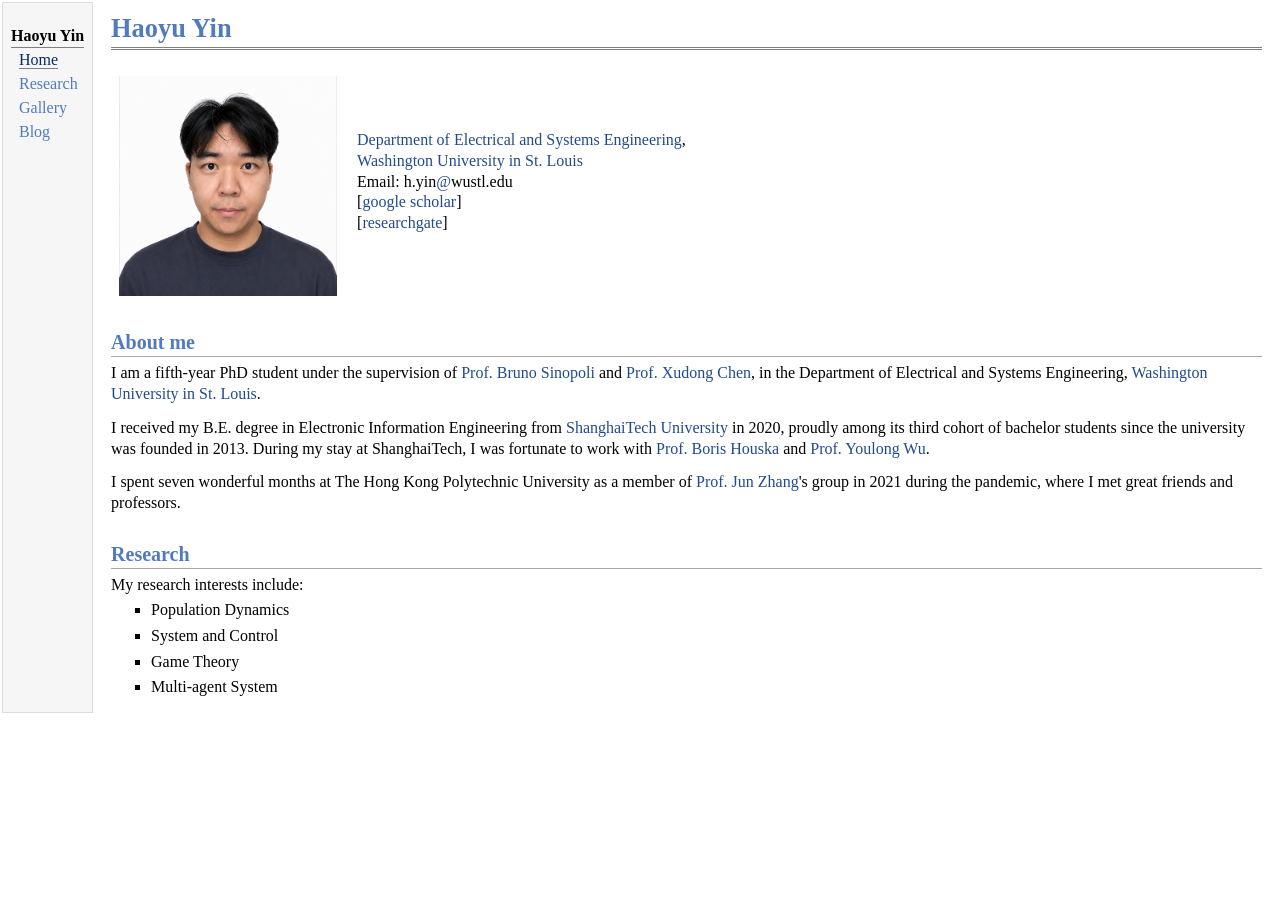
==== index.html @ d43a3866 "update bio" ====
<!DOCTYPE html PUBLIC "-//W3C//DTD XHTML 1.1//EN"
  "http://www.w3.org/TR/xhtml11/DTD/xhtml11.dtd">
<html xmlns="http://www.w3.org/1999/xhtml" xml:lang="en">
<head>
<meta name="generator" content="jemdoc, see http://jemdoc.jaboc.net/" />
<meta http-equiv="Content-Type" content="text/html;charset=utf-8" />
<link rel="stylesheet" href="jemdoc.css" type="text/css" />
<title>Haoyu Yin</title>
</head>
<body>
<table summary="Table for page layout." id="tlayout">
<tr valign="top">
<td id="layout-menu">
<div class="menu-category">Haoyu Yin</div>
<div class="menu-item"><a href="index.html" class="current">Home</a></div>
<div class="menu-item"><a href="research.html">Research</a></div>
<div class="menu-item"><a href="gallery.html">Gallery</a></div>
<div class="menu-item"><a href="blog.html">Blog</a></div>
</td>
<td id="layout-content">
<div id="toptitle">
<h1>Haoyu Yin</h1>
</div>
<table class="imgtable"><tr><td>
<img src="photos/bio.png" alt="alt text" width="218px" height="220px" />&nbsp;</td>
<td align="left"><p><a href="https://ese.wustl.edu/index.html/">Department of Electrical and Systems Engineering</a>, <br /><a href="https://wustl.edu/">Washington University in St. Louis</a><br />
Email: h.yin<a href="mailto:@">@</a>wustl.edu <br />
[<a href="https://scholar.google.fr/citations?user=nqCw-jkAAAAJ&amp;hl=zh-CN">google scholar</a>] <br />[<a href="https://www.researchgate.net/profile/Haoyu-Yin">researchgate</a>] <br /></p>
</td></tr></table>
<h2>About me </h2>
<p>I am a fifth-year PhD student under the supervision of <a href="https://engineering.wustl.edu/faculty/Bruno-Sinopoli.html">Prof. Bruno Sinopoli</a> and <a href="https://sites.wustl.edu/chen/">Prof. Xudong Chen</a>, in the Department of Electrical and Systems Engineering, <a href="https://wustl.edu/">Washington University in St. Louis</a>.</p>
<p>I received my B.E. degree in Electronic Information Engineering from <a href="https://www.shanghaitech.edu.cn/">ShanghaiTech University</a> in 2020, proudly among its third cohort of bachelor students since the university was founded in 2013. During my stay at ShanghaiTech, I was fortunate to work with <a href="https://faculty.sist.shanghaitech.edu.cn/faculty/boris/">Prof. Boris Houska</a> and <a href="https://faculty.sist.shanghaitech.edu.cn/faculty/wyl/">Prof. Youlong Wu</a>. </p>
<p>I spent seven wonderful months at The Hong Kong Polytechnic University as a member of <a href="https://eejzhang.people.ust.hk/">Prof. Jun Zhang</a>'s group in 2021 during the pandemic, where I met great friends and professors.</p>
<h2>Research</h2>
<p>My research interests include:  </p>
<ul>
<li><p>Population Dynamics</p>
</li>
<li><p>System and Control</p>
</li>
<li><p>Game Theory</p>
</li>
<li><p>Multi-agent System</p>
</li>
</ul>
</td>
</tr>
</table>
</body>
</html>
---- jemdoc.css ----
/* Default css file for jemdoc. */

table#tlayout {
    border: none;
    border-collapse: separate;
    background: white;
}

body {
	background: white;
	font-family: Georgia, serif;
	padding-bottom: 8px;
	margin: 0;
}

#layout-menu {
	background: #f6f6f6;
	border: 1px solid #dddddd;
	padding-top: 0.5em;
	padding-left: 8px;
	padding-right: 8px;
	font-size: 1.0em;
	width: auto;
	white-space: nowrap;
    text-align: left;
    vertical-align: top;
}

#layout-menu td {
	background: #f4f4f4;
    vertical-align: top;
}

#layout-content {
	padding-top: 0.0em;
	padding-left: 1.0em;
	padding-right: 1.0em;
    border: none;
    background: white;
    text-align: left;
    vertical-align: top;
}

#layout-menu a {
	line-height: 1.5em;
	margin-left: 0.5em;
}

tt {
    background: #ffffdd;
}

pre, tt {
	font-size: 90%;
	font-family: monaco, monospace;
}

a, a > tt {
	color: #224b8d;
	text-decoration: none;
}

a:hover {
	border-bottom: 1px gray dotted;
}

#layout-menu a.current:link, #layout-menu a.current:visited {
	color: #022b6d;
	border-bottom: 1px gray solid;
}
#layout-menu a:link, #layout-menu a:visited, #layout-menu a:hover {
	color: #527bbd;
	text-decoration: none;
}
#layout-menu a:hover {
	text-decoration: none;
}

div.menu-category {
	border-bottom: 1px solid gray;
	margin-top: 0.8em;
	padding-top: 0.2em;
	padding-bottom: 0.1em;
	font-weight: bold;
}

div.menu-item {
	padding-left: 16px;
	text-indent: -16px;
}

div#toptitle {
	padding-bottom: 0.2em;
	margin-bottom: 1.5em;
	border-bottom: 3px double gray;
}

/* Reduce space if we begin the page with a title. */
div#toptitle + h2, div#toptitle + h3 {
	margin-top: -0.7em;
}

div#subtitle {
	margin-top: 0.0em;
	margin-bottom: 0.0em;
	padding-top: 0em;
	padding-bottom: 0.1em;
}

em {
	font-style: italic;
}

strong {
	font-weight: bold;
}


h1, h2, h3 {
	color: #527bbd;
	margin-top: 0.7em;
	margin-bottom: 0.3em;
	padding-bottom: 0.2em;
	line-height: 1.0;
	padding-top: 0.5em;
	border-bottom: 1px solid #aaaaaa;
}

h1 {
	font-size: 165%;
}

h2 {
	padding-top: 0.8em;
	font-size: 125%;
}

h2 + h3 {
    padding-top: 0.2em;
}

h3 {
	font-size: 110%;
	border-bottom: none;
}

p {
	margin-top: 0.0em;
	margin-bottom: 0.8em;
	padding: 0;
	line-height: 1.3;
}

pre {
	padding: 0;
	margin: 0;
}

div#footer {
	font-size: small;
	border-top: 1px solid #c0c0c0;
	padding-top: 0.1em;
	margin-top: 4.0em;
	color: #c0c0c0;
}

div#footer a {
	color: #80a0b0;
}

div#footer-text {
	float: left;
	padding-bottom: 8px;
}

ul, ol, dl {
	margin-top: 0.2em;
	padding-top: 0;
	margin-bottom: 0.8em;
}

dt {
	margin-top: 0.5em;
	margin-bottom: 0;
}

dl {
	margin-left: 20px;
}

dd {
	color: #222222;
}

dd > *:first-child {
	margin-top: 0;
}

ul {
	list-style-position: outside;
	list-style-type: square;
}

p + ul, p + ol {
	margin-top: -0.5em;
}

li ul, li ol {
	margin-top: -0.3em;
}

ol {
	list-style-position: outside;
	list-style-type: decimal;
}

li p, dd p {
	margin-bottom: 0.3em;
}


ol ol {
	list-style-type: lower-alpha;
}

ol ol ol {
	list-style-type: lower-roman;
}

p + div.codeblock {
	margin-top: -0.6em;
}

div.codeblock, div.infoblock {
	margin-right: 0%;
	margin-top: 1.2em;
	margin-bottom: 1.3em;
}

div.blocktitle {
	font-weight: bold;
	color: #cd7b62;
	margin-top: 1.2em;
	margin-bottom: 0.1em;
}

div.blockcontent {
	border: 1px solid silver;
	padding: 0.3em 0.5em;
}

div.infoblock > div.blockcontent {
	background: #ffffee;
}

div.blockcontent p + ul, div.blockcontent p + ol {
	margin-top: 0.4em;
}

div.infoblock p {
	margin-bottom: 0em;
}

div.infoblock li p, div.infoblock dd p {
	margin-bottom: 0.5em;
}

div.infoblock p + p {
	margin-top: 0.8em;
}

div.codeblock > div.blockcontent {
	background: #f6f6f6;
}

span.pycommand {
	color: #000070;
}

span.statement {
	color: #008800;
}
span.builtin {
	color: #000088;
}
span.special {
	color: #990000;
}
span.operator {
	color: #880000;
}
span.error {
	color: #aa0000;
}
span.comment, span.comment > *, span.string, span.string > * {
	color: #606060;
}

@media print {
	#layout-menu { display: none; }
}

#fwtitle {
	margin: 2px;
}

#fwtitle #toptitle {
	padding-left: 0.5em;
	margin-bottom: 0.5em;
}

#layout-content h1:first-child, #layout-content h2:first-child, #layout-content h3:first-child {
	margin-top: -0.7em;
}

div#toptitle h1, #layout-content div#toptitle h1 {
	margin-bottom: 0.0em;
	padding-bottom: 0.1em;
	padding-top: 0;
	margin-top: 0.5em;
	border-bottom: none;
}

img.eq {
	padding: 0;
	padding-left: 0.1em;
	padding-right: 0.1em;
	margin: 0;
}

img.eqwl {
	padding-left: 2em;
	padding-top: 0.6em;
	padding-bottom: 0.2em;
	margin: 0;
}

table {
    border: 2px solid black;
    border-collapse: collapse;
}

td {
    padding: 2px;
    padding-left: 0.5em;
    padding-right: 0.5em;
    text-align: center;
    border: 1px solid gray;
}

table + table {
    margin-top: 1em;
}

tr.heading {
    font-weight: bold;
    border-bottom: 2px solid black;
}

img {
    border: none;
}

table.imgtable, table.imgtable td {
    border: none;
    text-align: left;
}
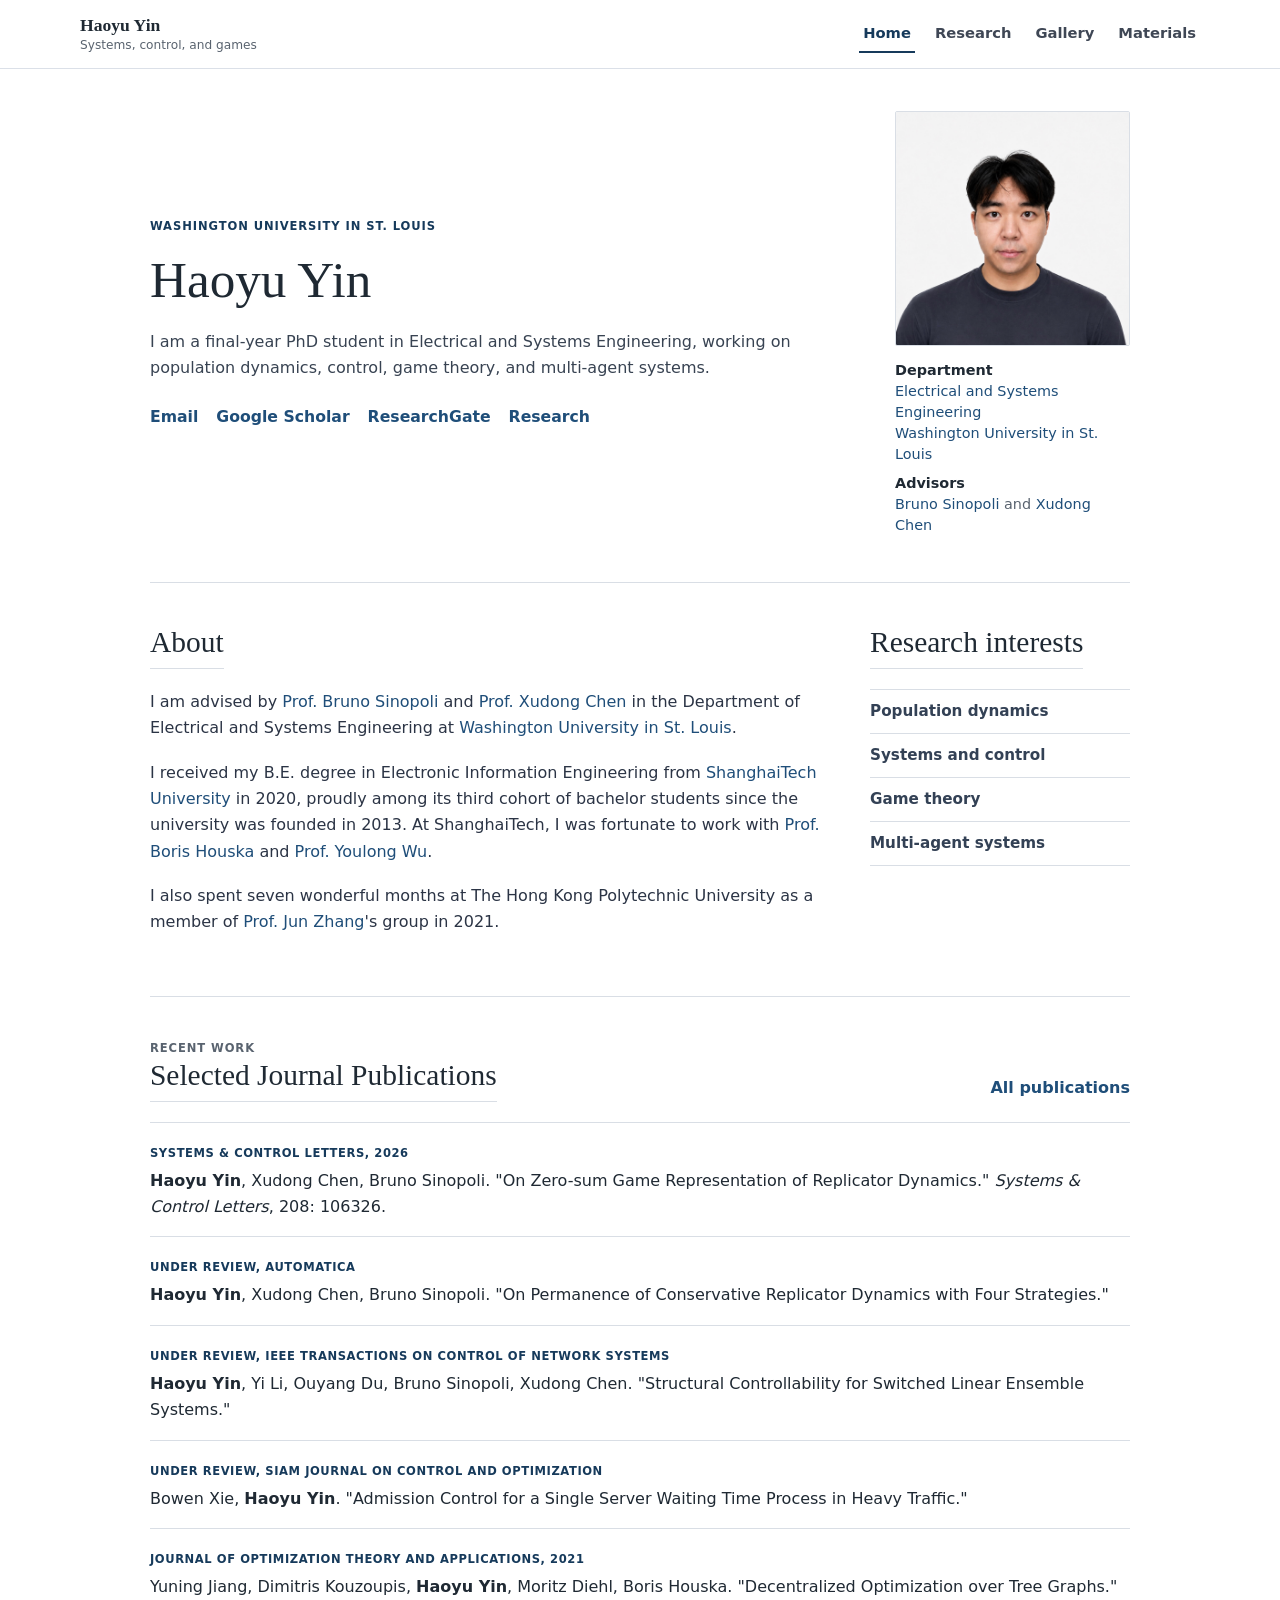
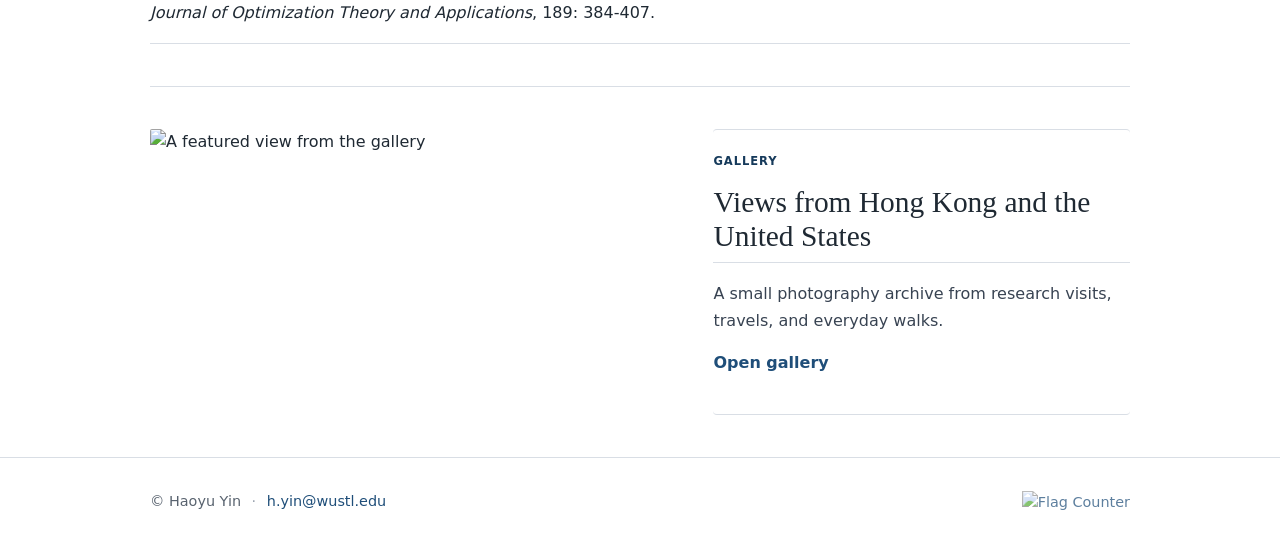
==== commit 232d37af: "update design" ====
--- a/index.html
+++ b/index.html
@@ -1,50 +1,129 @@
-<!DOCTYPE html PUBLIC "-//W3C//DTD XHTML 1.1//EN"
-  "http://www.w3.org/TR/xhtml11/DTD/xhtml11.dtd">
-<html xmlns="http://www.w3.org/1999/xhtml" xml:lang="en">
+<!doctype html>
+<html lang="en">
 <head>
-<meta name="generator" content="jemdoc, see http://jemdoc.jaboc.net/" />
-<meta http-equiv="Content-Type" content="text/html;charset=utf-8" />
-<link rel="stylesheet" href="jemdoc.css" type="text/css" />
-<title>Haoyu Yin</title>
+  <meta charset="utf-8">
+  <meta name="viewport" content="width=device-width, initial-scale=1">
+  <title>Haoyu Yin</title>
+  <meta name="description" content="Haoyu Yin, PhD student in Electrical and Systems Engineering at Washington University in St. Louis.">
+  <link rel="stylesheet" href="styles.css">
 </head>
 <body>
-<table summary="Table for page layout." id="tlayout">
-<tr valign="top">
-<td id="layout-menu">
-<div class="menu-category">Haoyu Yin</div>
-<div class="menu-item"><a href="index.html" class="current">Home</a></div>
-<div class="menu-item"><a href="research.html">Research</a></div>
-<div class="menu-item"><a href="gallery.html">Gallery</a></div>
-<div class="menu-item"><a href="blog.html">Blog</a></div>
-</td>
-<td id="layout-content">
-<div id="toptitle">
-<h1>Haoyu Yin</h1>
-</div>
-<table class="imgtable"><tr><td>
-<img src="photos/bio.png" alt="alt text" width="218px" height="220px" />&nbsp;</td>
-<td align="left"><p><a href="https://ese.wustl.edu/index.html/">Department of Electrical and Systems Engineering</a>, <br /><a href="https://wustl.edu/">Washington University in St. Louis</a><br />
-Email: h.yin<a href="mailto:@">@</a>wustl.edu <br />
-[<a href="https://scholar.google.fr/citations?user=nqCw-jkAAAAJ&amp;hl=zh-CN">google scholar</a>] <br />[<a href="https://www.researchgate.net/profile/Haoyu-Yin">researchgate</a>] <br /></p>
-</td></tr></table>
-<h2>About me </h2>
-<p>I am a fifth-year PhD student under the supervision of <a href="https://engineering.wustl.edu/faculty/Bruno-Sinopoli.html">Prof. Bruno Sinopoli</a> and <a href="https://sites.wustl.edu/chen/">Prof. Xudong Chen</a>, in the Department of Electrical and Systems Engineering, <a href="https://wustl.edu/">Washington University in St. Louis</a>.</p>
-<p>I received my B.E. degree in Electronic Information Engineering from <a href="https://www.shanghaitech.edu.cn/">ShanghaiTech University</a> in 2020, proudly among its third cohort of bachelor students since the university was founded in 2013. During my stay at ShanghaiTech, I was fortunate to work with <a href="https://faculty.sist.shanghaitech.edu.cn/faculty/boris/">Prof. Boris Houska</a> and <a href="https://faculty.sist.shanghaitech.edu.cn/faculty/wyl/">Prof. Youlong Wu</a>. </p>
-<p>I spent seven wonderful months at The Hong Kong Polytechnic University as a member of <a href="https://eejzhang.people.ust.hk/">Prof. Jun Zhang</a>'s group in 2021 during the pandemic, where I met great friends and professors.</p>
-<h2>Research</h2>
-<p>My research interests include:  </p>
-<ul>
-<li><p>Population Dynamics</p>
-</li>
-<li><p>System and Control</p>
-</li>
-<li><p>Game Theory</p>
-</li>
-<li><p>Multi-agent System</p>
-</li>
-</ul>
-</td>
-</tr>
-</table>
+  <header class="site-header">
+    <nav class="nav" aria-label="Main navigation">
+      <a class="brand" href="index.html">Haoyu Yin<span>Systems, control, and games</span></a>
+      <div class="nav-links">
+        <a href="index.html" aria-current="page">Home</a>
+        <a href="research.html">Research</a>
+        <a href="gallery.html">Gallery</a>
+        <a href="blog.html">Materials</a>
+      </div>
+    </nav>
+  </header>
+
+  <main>
+    <section class="hero">
+      <div>
+        <p class="eyebrow">Washington University in St. Louis</p>
+        <h1>Haoyu Yin</h1>
+        <p class="lead">I am a final-year PhD student in Electrical and Systems Engineering, working on population dynamics, control, game theory, and multi-agent systems.</p>
+        <div class="academic-links">
+          <a href="mailto:h.yin@wustl.edu">Email</a>
+          <a href="https://scholar.google.fr/citations?user=nqCw-jkAAAAJ&hl=zh-CN">Google Scholar</a>
+          <a href="https://www.researchgate.net/profile/Haoyu-Yin">ResearchGate</a>
+          <a href="research.html">Research</a>
+        </div>
+      </div>
+      <aside class="portrait-card" aria-label="Profile information">
+        <img src="photos/bio.png" alt="Portrait of Haoyu Yin">
+        <div class="quick-info">
+          <div><strong>Department</strong><br><a href="https://ese.washu.edu/">Electrical and Systems Engineering</a><br><a href="https://wustl.edu/">Washington University in St. Louis</a></div>
+          <div><strong>Advisors</strong><br><a href="https://search.asu.edu/profile/5662483">Bruno Sinopoli</a> and <a href="https://sites.wustl.edu/chen/">Xudong Chen</a></div>
+        </div>
+      </aside>
+    </section>
+
+    <section class="section">
+      <div class="bio-grid">
+        <div>
+          <div class="section-head">
+            <h2>About</h2>
+          </div>
+          <div class="prose">
+            <p>I am advised by <a href="https://search.asu.edu/profile/5662483">Prof. Bruno Sinopoli</a> and <a href="https://sites.wustl.edu/chen/">Prof. Xudong Chen</a> in the Department of Electrical and Systems Engineering at <a href="https://wustl.edu/">Washington University in St. Louis</a>.</p>
+            <p>I received my B.E. degree in Electronic Information Engineering from <a href="https://www.shanghaitech.edu.cn/">ShanghaiTech University</a> in 2020, proudly among its third cohort of bachelor students since the university was founded in 2013. At ShanghaiTech, I was fortunate to work with <a href="https://faculty.sist.shanghaitech.edu.cn/faculty/boris/">Prof. Boris Houska</a> and <a href="https://faculty.sist.shanghaitech.edu.cn/faculty/wyl/">Prof. Youlong Wu</a>.</p>
+            <p>I also spent seven wonderful months at The Hong Kong Polytechnic University as a member of <a href="https://eejzhang.people.ust.hk/">Prof. Jun Zhang</a>'s group in 2021.</p>
+          </div>
+        </div>
+        <div>
+          <div class="section-head">
+            <h2>Research interests</h2>
+          </div>
+          <div class="research-chip-grid">
+            <div class="chip">Population dynamics</div>
+            <div class="chip">Systems and control</div>
+            <div class="chip">Game theory</div>
+            <div class="chip">Multi-agent systems</div>
+          </div>
+        </div>
+      </div>
+    </section>
+
+    <section class="section">
+      <div class="section-head">
+        <div>
+          <p class="eyebrow">Recent work</p>
+          <h2>Selected Journal Publications</h2>
+        </div>
+        <a class="text-link" href="research.html">All publications</a>
+      </div>
+      <div class="research-list">
+        <article class="publication">
+          <span class="status">Systems & Control Letters, 2026</span>
+          <p><strong>Haoyu Yin</strong>, Xudong Chen, Bruno Sinopoli. "On Zero-sum Game Representation of Replicator Dynamics." <em>Systems & Control Letters</em>, 208: 106326.</p>
+        </article>
+        <article class="publication">
+          <span class="status">Under review, Automatica</span>
+          <p><strong>Haoyu Yin</strong>, Xudong Chen, Bruno Sinopoli. "On Permanence of Conservative Replicator Dynamics with Four Strategies."</p>
+        </article>
+        <article class="publication">
+          <span class="status">Under review, IEEE Transactions on Control of Network Systems</span>
+          <p><strong>Haoyu Yin</strong>, Yi Li, Ouyang Du, Bruno Sinopoli, Xudong Chen. "Structural Controllability for Switched Linear Ensemble Systems."</p>
+        </article>
+        <article class="publication">
+          <span class="status">Under review, SIAM Journal on Control and Optimization</span>
+          <p>Bowen Xie, <strong>Haoyu Yin</strong>. "Admission Control for a Single Server Waiting Time Process in Heavy Traffic."</p>
+        </article>
+        <article class="publication">
+          <span class="status">Journal of Optimization Theory and Applications, 2021</span>
+          <p>Yuning Jiang, Dimitris Kouzoupis, <strong>Haoyu Yin</strong>, Moritz Diehl, Boris Houska. "Decentralized Optimization over Tree Graphs." <em>Journal of Optimization Theory and Applications</em>, 189: 384-407.</p>
+        </article>
+      </div>
+    </section>
+
+    <section class="section">
+      <div class="feature-photo">
+        <img src="photos/1-1 2.jpg" alt="A featured view from the gallery">
+        <div class="feature-copy">
+          <p class="eyebrow">Gallery</p>
+          <h2>Views from Hong Kong and the United States</h2>
+          <p class="lead">A small photography archive from research visits, travels, and everyday walks.</p>
+          <p><a class="text-link" href="gallery.html">Open gallery</a></p>
+        </div>
+      </div>
+    </section>
+  </main>
+
+  <footer class="site-footer">
+    <div class="inner">
+      <div>
+        <span>© Haoyu Yin</span>
+        <span class="footer-separator">·</span>
+        <a href="mailto:h.yin@wustl.edu">h.yin@wustl.edu</a>
+      </div>
+      <div class="visitor-counter" aria-label="Visitor counter">
+        <a href="http://s01.flagcounter.com/more/AKt"><img src="https://s01.flagcounter.com/mini/AKt/bg_FFFFFF/txt_000000/border_CCCCCC/flags_0/" alt="Flag Counter" border="0"></a>
+      </div>
+    </div>
+  </footer>
 </body>
 </html>
--- a/styles.css
+++ b/styles.css
@@ -0,0 +1,538 @@
+:root {
+  --ink: #1f2933;
+  --muted: #59636f;
+  --quiet: #f1f3f5;
+  --paper: #ffffff;
+  --wash: #ffffff;
+  --accent: #1f4e79;
+  --accent-strong: #163a5b;
+  --gold: #8a641f;
+  --line: #d9dee5;
+  --shadow: 0 6px 18px rgba(31, 41, 51, 0.05);
+  --radius: 4px;
+}
+
+* {
+  box-sizing: border-box;
+}
+
+html {
+  scroll-behavior: smooth;
+}
+
+body {
+  margin: 0;
+  color: var(--ink);
+  background: var(--wash);
+  font-family: ui-sans-serif, system-ui, -apple-system, BlinkMacSystemFont, "Segoe UI", sans-serif;
+  line-height: 1.65;
+}
+
+img {
+  max-width: 100%;
+  display: block;
+}
+
+a {
+  color: var(--accent);
+  text-decoration: none;
+}
+
+a:hover {
+  color: var(--accent-strong);
+  text-decoration: underline;
+  text-underline-offset: 3px;
+}
+
+.site-header {
+  position: sticky;
+  top: 0;
+  z-index: 10;
+  background: rgba(255, 255, 255, 0.96);
+  border-bottom: 1px solid rgba(215, 221, 230, 0.9);
+  backdrop-filter: blur(12px);
+}
+
+.nav {
+  width: min(1120px, calc(100% - 40px));
+  margin: 0 auto;
+  min-height: 68px;
+  display: flex;
+  align-items: center;
+  justify-content: space-between;
+  gap: 24px;
+}
+
+.brand {
+  display: flex;
+  flex-direction: column;
+  line-height: 1.15;
+  color: var(--ink);
+  font-family: Georgia, "Times New Roman", serif;
+  font-size: 1.1rem;
+  font-weight: 700;
+  letter-spacing: 0;
+}
+
+.brand span {
+  color: var(--muted);
+  font-family: ui-sans-serif, system-ui, -apple-system, BlinkMacSystemFont, "Segoe UI", sans-serif;
+  font-size: 0.76rem;
+  font-weight: 500;
+  margin-top: 3px;
+}
+
+.nav-links {
+  display: flex;
+  align-items: center;
+  gap: 2px;
+  flex-wrap: wrap;
+}
+
+.nav-links a {
+  color: #3f4755;
+  font-size: 0.92rem;
+  font-weight: 600;
+  padding: 6px 4px;
+  margin-left: 14px;
+  border-radius: 0;
+  border-bottom: 2px solid transparent;
+}
+
+.nav-links a[aria-current="page"],
+.nav-links a:hover {
+  color: var(--accent-strong);
+  background: transparent;
+  border-bottom-color: var(--accent-strong);
+  text-decoration: none;
+}
+
+main {
+  width: min(980px, calc(100% - 40px));
+  margin: 0 auto;
+}
+
+.hero {
+  min-height: auto;
+  display: grid;
+  grid-template-columns: minmax(0, 1fr) 235px;
+  align-items: center;
+  gap: 42px;
+  padding: 42px 0 46px;
+}
+
+.eyebrow {
+  margin: 0 0 14px;
+  color: var(--accent-strong);
+  font-weight: 700;
+  letter-spacing: 0.08em;
+  text-transform: uppercase;
+  font-size: 0.72rem;
+}
+
+h1,
+h2,
+h3 {
+  line-height: 1.18;
+  letter-spacing: 0;
+  margin: 0;
+}
+
+h1 {
+  font-family: Georgia, "Times New Roman", serif;
+  font-size: clamp(2.2rem, 4vw, 3.45rem);
+  font-weight: 500;
+  max-width: 820px;
+}
+
+h2 {
+  font-family: Georgia, "Times New Roman", serif;
+  font-size: clamp(1.45rem, 2.3vw, 2rem);
+  font-weight: 500;
+  padding-bottom: 8px;
+  border-bottom: 1px solid var(--line);
+}
+
+h3 {
+  font-size: 1.02rem;
+}
+
+.lead {
+  color: #384352;
+  font-size: clamp(1rem, 1.25vw, 1.08rem);
+  max-width: 720px;
+  margin: 18px 0 0;
+}
+
+.hero-actions,
+.link-row {
+  display: flex;
+  flex-wrap: wrap;
+  gap: 12px;
+  margin-top: 28px;
+}
+
+.academic-links {
+  display: flex;
+  flex-wrap: wrap;
+  gap: 0 18px;
+  margin-top: 22px;
+  font-size: 0.98rem;
+}
+
+.academic-links a,
+.text-link {
+  font-weight: 650;
+  color: var(--accent);
+}
+
+.academic-links a:not(:last-child)::after {
+  content: "";
+}
+
+.button {
+  display: inline-flex;
+  align-items: center;
+  justify-content: center;
+  min-height: 42px;
+  padding: 10px 16px;
+  border-radius: var(--radius);
+  border: 1px solid var(--line);
+  background: var(--paper);
+  color: var(--ink);
+  font-weight: 700;
+  box-shadow: 0 8px 20px rgba(17, 24, 39, 0.04);
+}
+
+.button.primary {
+  background: var(--accent-strong);
+  border-color: var(--accent-strong);
+  color: #fff;
+}
+
+.button:hover {
+  transform: translateY(-1px);
+  box-shadow: var(--shadow);
+}
+
+.portrait-card {
+  background: var(--paper);
+  border: 0;
+  border-radius: var(--radius);
+  box-shadow: none;
+  padding: 0;
+}
+
+.portrait-card img {
+  width: 100%;
+  aspect-ratio: 1 / 1;
+  object-fit: cover;
+  border-radius: 2px;
+  border: 1px solid var(--line);
+}
+
+.quick-info {
+  display: grid;
+  gap: 9px;
+  margin-top: 14px;
+  color: var(--muted);
+  font-size: 0.9rem;
+  line-height: 1.45;
+}
+
+.quick-info strong {
+  color: var(--ink);
+}
+
+.section {
+  padding: 42px 0;
+  border-top: 1px solid var(--line);
+}
+
+.section-head {
+  display: flex;
+  justify-content: space-between;
+  gap: 20px;
+  align-items: end;
+  margin-bottom: 20px;
+}
+
+.section-head p {
+  margin: 0;
+  color: var(--muted);
+  max-width: 620px;
+}
+
+.bio-grid {
+  display: grid;
+  grid-template-columns: minmax(0, 1fr) 260px;
+  gap: 36px;
+  align-items: start;
+}
+
+.prose {
+  color: #2b3445;
+  font-size: 1rem;
+}
+
+.prose p {
+  margin: 0 0 18px;
+}
+
+.research-list {
+  display: grid;
+  gap: 0;
+  border-top: 1px solid var(--line);
+}
+
+.research-chip-grid {
+  display: grid;
+  grid-template-columns: 1fr;
+  gap: 0;
+  border-top: 1px solid var(--line);
+}
+
+.chip {
+  background: transparent;
+  border: 0;
+  border-bottom: 1px solid var(--line);
+  border-radius: 0;
+  padding: 9px 0;
+  color: #334155;
+  font-weight: 600;
+  font-size: 0.95rem;
+}
+
+.publication {
+  background: transparent;
+  border: 0;
+  border-bottom: 1px solid var(--line);
+  border-radius: 0;
+  padding: 16px 0;
+}
+
+.publication p {
+  margin: 0;
+}
+
+.publication .status {
+  display: inline-flex;
+  margin-bottom: 5px;
+  color: var(--accent-strong);
+  font-size: 0.72rem;
+  font-weight: 700;
+  text-transform: uppercase;
+  letter-spacing: 0.05em;
+}
+
+.page-title {
+  padding: 56px 0 34px;
+}
+
+.page-title h1 {
+  font-size: clamp(2.1rem, 4vw, 3.4rem);
+}
+
+.page-title p {
+  color: var(--muted);
+  max-width: 780px;
+  font-size: 1.05rem;
+}
+
+.gallery-index {
+  display: grid;
+  grid-template-columns: repeat(2, minmax(0, 1fr));
+  gap: 34px;
+}
+
+.gallery-entry {
+  display: block;
+  color: var(--ink);
+  text-decoration: none;
+}
+
+.gallery-entry:hover {
+  color: var(--ink);
+  text-decoration: none;
+}
+
+.gallery-entry img {
+  width: 100%;
+  aspect-ratio: 4 / 3;
+  object-fit: cover;
+  border: 1px solid var(--line);
+}
+
+.gallery-entry span {
+  display: flex;
+  align-items: baseline;
+  justify-content: space-between;
+  gap: 18px;
+  padding-top: 12px;
+  border-bottom: 1px solid var(--line);
+  padding-bottom: 12px;
+}
+
+.gallery-entry strong {
+  font-family: Georgia, "Times New Roman", serif;
+  font-size: 1.35rem;
+  font-weight: 500;
+}
+
+.gallery-entry small {
+  color: var(--muted);
+  font-size: 0.9rem;
+}
+
+.gallery-grid {
+  columns: 2 420px;
+  column-gap: 30px;
+}
+
+.gallery-grid figure {
+  break-inside: avoid;
+  margin: 0 0 30px;
+  background: transparent;
+  border: 0;
+  border-radius: 0;
+  overflow: hidden;
+  box-shadow: none;
+}
+
+.gallery-grid img {
+  width: 100%;
+  height: auto;
+  border: 1px solid var(--line);
+}
+
+.gallery-grid figcaption,
+.caption {
+  padding: 9px 0 0;
+  color: var(--muted);
+  font-size: 0.92rem;
+}
+
+.feature-photo {
+  display: grid;
+  grid-template-columns: minmax(0, 0.78fr) minmax(260px, 0.6fr);
+  gap: 22px;
+  align-items: stretch;
+}
+
+.feature-photo img {
+  height: 100%;
+  min-height: 280px;
+  object-fit: cover;
+  border-radius: 2px;
+}
+
+.feature-copy {
+  background: transparent;
+  border: 0;
+  border-top: 1px solid var(--line);
+  border-bottom: 1px solid var(--line);
+  border-radius: var(--radius);
+  padding: 22px 0;
+}
+
+.materials {
+  display: grid;
+  grid-template-columns: repeat(2, minmax(0, 1fr));
+  gap: 18px;
+}
+
+.material {
+  min-height: 170px;
+  background: var(--paper);
+  border: 1px solid var(--line);
+  border-radius: var(--radius);
+  padding: 22px;
+  display: flex;
+  flex-direction: column;
+  justify-content: space-between;
+}
+
+.site-footer {
+  border-top: 1px solid var(--line);
+  padding: 32px 0 44px;
+  color: var(--muted);
+  background: #ffffff;
+  font-size: 0.9rem;
+}
+
+.site-footer .inner {
+  width: min(980px, calc(100% - 40px));
+  margin: 0 auto;
+  display: flex;
+  justify-content: space-between;
+  gap: 20px;
+  flex-wrap: wrap;
+}
+
+.footer-separator {
+  color: #9aa3af;
+  margin: 0 6px;
+}
+
+.visitor-counter {
+  display: flex;
+  align-items: center;
+}
+
+.visitor-counter img {
+  display: block;
+  max-height: 22px;
+  opacity: 0.72;
+}
+
+@media (max-width: 820px) {
+  .nav {
+    align-items: flex-start;
+    flex-direction: column;
+    gap: 10px;
+    padding: 14px 0;
+  }
+
+  .hero,
+  .bio-grid,
+  .feature-photo {
+    grid-template-columns: 1fr;
+  }
+
+  .hero {
+    min-height: auto;
+    padding-top: 42px;
+  }
+
+  .section-head {
+    align-items: flex-start;
+    flex-direction: column;
+  }
+
+  .materials,
+  .research-chip-grid,
+  .gallery-index {
+    grid-template-columns: 1fr;
+  }
+}
+
+@media (max-width: 520px) {
+  .nav,
+  main,
+  .site-footer .inner {
+    width: min(100% - 28px, 1120px);
+  }
+
+  .nav-links a {
+    padding: 7px 9px;
+  }
+
+  .hero-actions,
+  .link-row {
+    flex-direction: column;
+  }
+
+  .button {
+    width: 100%;
+  }
+}
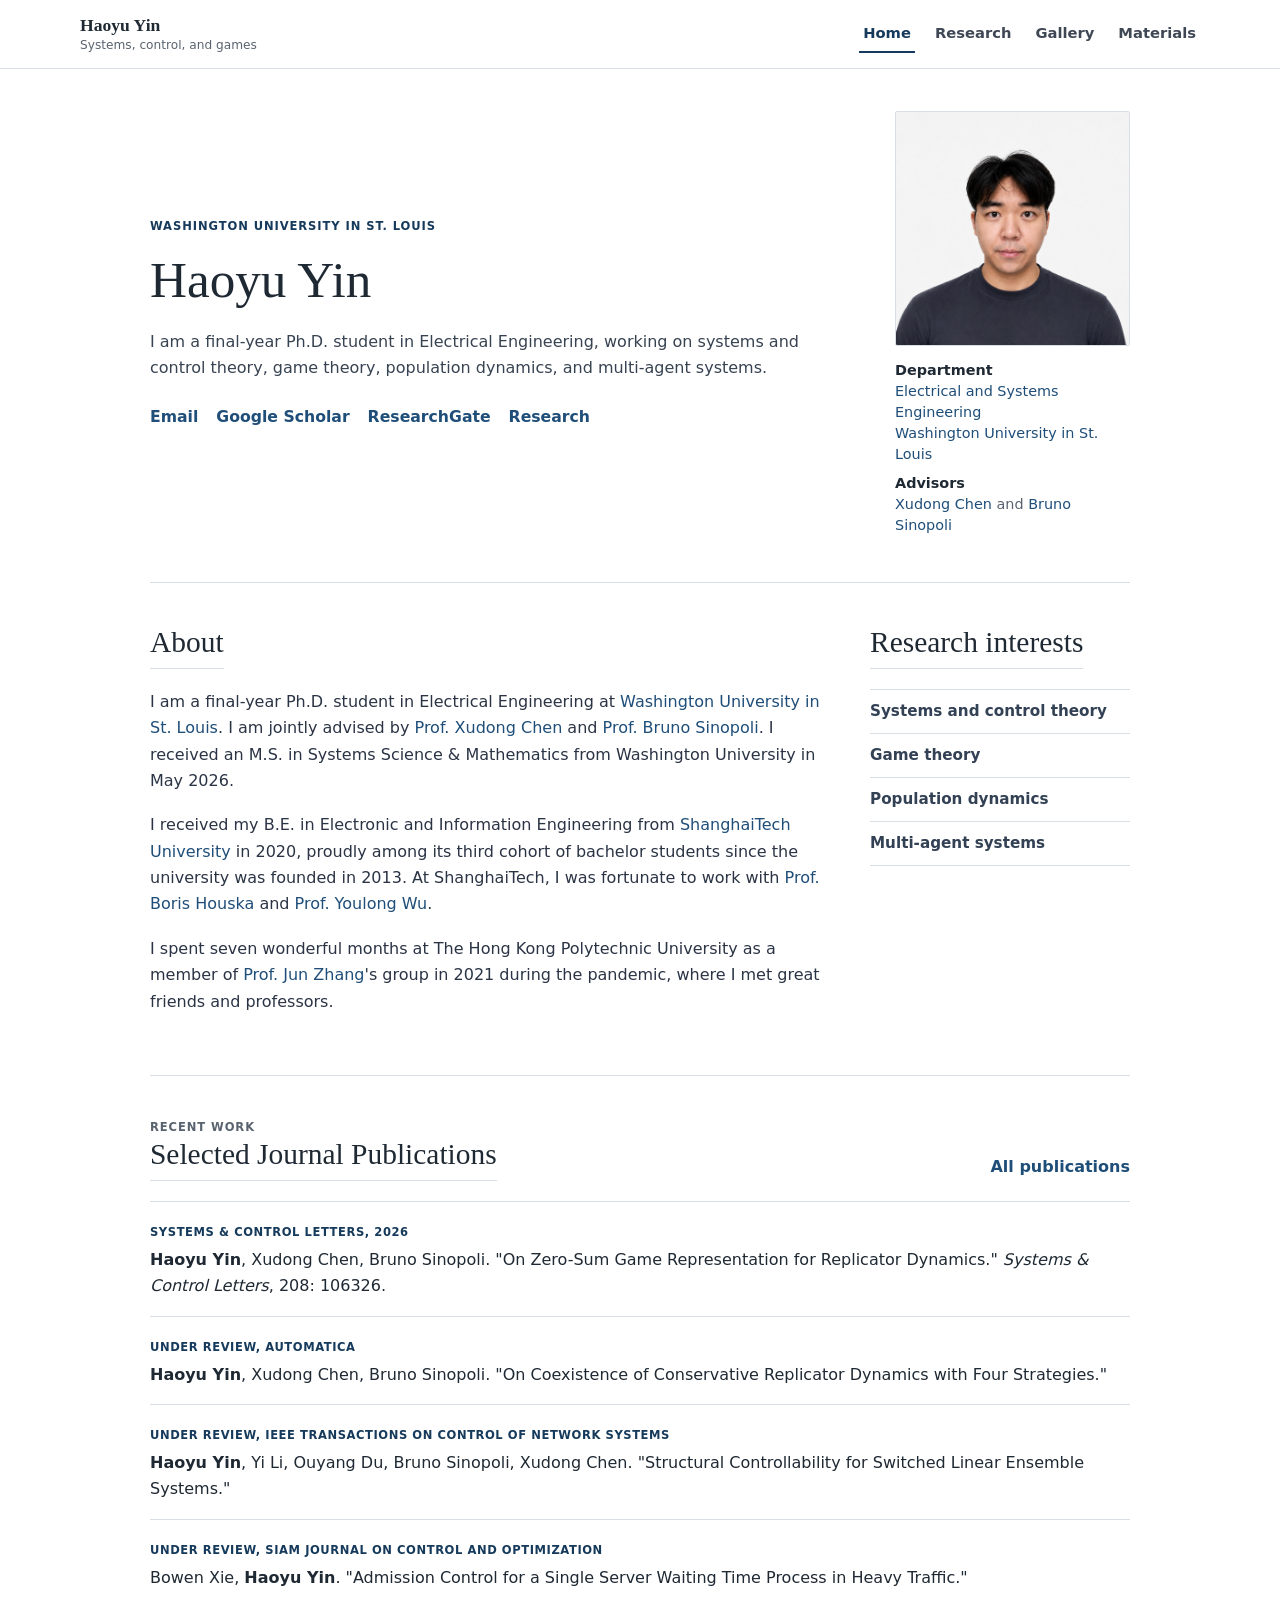
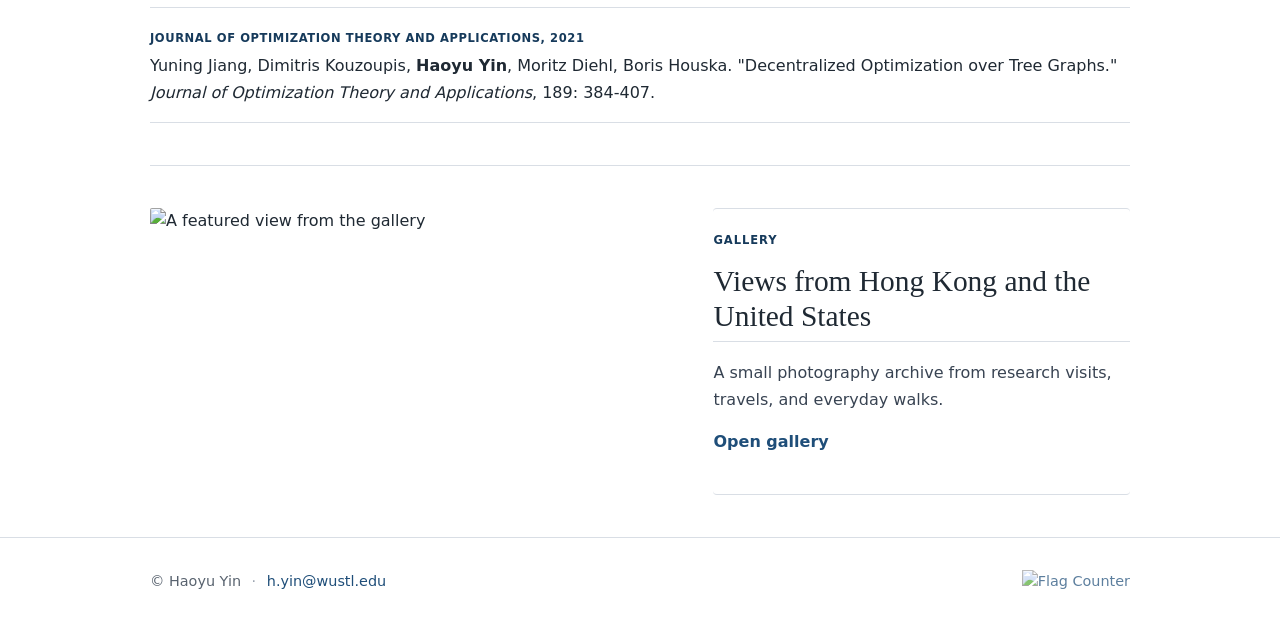
==== commit aae5ed94: "update" ====
--- a/index.html
+++ b/index.html
@@ -4,7 +4,7 @@
   <meta charset="utf-8">
   <meta name="viewport" content="width=device-width, initial-scale=1">
   <title>Haoyu Yin</title>
-  <meta name="description" content="Haoyu Yin, PhD student in Electrical and Systems Engineering at Washington University in St. Louis.">
+  <meta name="description" content="Haoyu Yin, Ph.D. student in Electrical Engineering at Washington University in St. Louis.">
   <link rel="stylesheet" href="styles.css">
 </head>
 <body>
@@ -25,10 +25,10 @@
       <div>
         <p class="eyebrow">Washington University in St. Louis</p>
         <h1>Haoyu Yin</h1>
-        <p class="lead">I am a final-year PhD student in Electrical and Systems Engineering, working on population dynamics, control, game theory, and multi-agent systems.</p>
+        <p class="lead">I am a final-year Ph.D. student in Electrical Engineering, working on systems and control theory, game theory, population dynamics, and multi-agent systems.</p>
         <div class="academic-links">
           <a href="mailto:h.yin@wustl.edu">Email</a>
-          <a href="https://scholar.google.fr/citations?user=nqCw-jkAAAAJ&hl=zh-CN">Google Scholar</a>
+          <a href="https://scholar.google.fr/citations?user=nqCw-jkAAAAJ&amp;hl=zh-CN">Google Scholar</a>
           <a href="https://www.researchgate.net/profile/Haoyu-Yin">ResearchGate</a>
           <a href="research.html">Research</a>
         </div>
@@ -37,7 +37,7 @@
         <img src="photos/bio.png" alt="Portrait of Haoyu Yin">
         <div class="quick-info">
           <div><strong>Department</strong><br><a href="https://ese.washu.edu/">Electrical and Systems Engineering</a><br><a href="https://wustl.edu/">Washington University in St. Louis</a></div>
-          <div><strong>Advisors</strong><br><a href="https://search.asu.edu/profile/5662483">Bruno Sinopoli</a> and <a href="https://sites.wustl.edu/chen/">Xudong Chen</a></div>
+          <div><strong>Advisors</strong><br><a href="https://sites.wustl.edu/chen/">Xudong Chen</a> and <a href="https://search.asu.edu/profile/5662483">Bruno Sinopoli</a></div>
         </div>
       </aside>
     </section>
@@ -49,9 +49,9 @@
             <h2>About</h2>
           </div>
           <div class="prose">
-            <p>I am advised by <a href="https://search.asu.edu/profile/5662483">Prof. Bruno Sinopoli</a> and <a href="https://sites.wustl.edu/chen/">Prof. Xudong Chen</a> in the Department of Electrical and Systems Engineering at <a href="https://wustl.edu/">Washington University in St. Louis</a>.</p>
-            <p>I received my B.E. degree in Electronic Information Engineering from <a href="https://www.shanghaitech.edu.cn/">ShanghaiTech University</a> in 2020, proudly among its third cohort of bachelor students since the university was founded in 2013. At ShanghaiTech, I was fortunate to work with <a href="https://faculty.sist.shanghaitech.edu.cn/faculty/boris/">Prof. Boris Houska</a> and <a href="https://faculty.sist.shanghaitech.edu.cn/faculty/wyl/">Prof. Youlong Wu</a>.</p>
-            <p>I also spent seven wonderful months at The Hong Kong Polytechnic University as a member of <a href="https://eejzhang.people.ust.hk/">Prof. Jun Zhang</a>'s group in 2021.</p>
+            <p>I am a final-year Ph.D. student in Electrical Engineering at <a href="https://wustl.edu/">Washington University in St. Louis</a>. I am jointly advised by <a href="https://sites.wustl.edu/chen/">Prof. Xudong Chen</a> and <a href="https://search.asu.edu/profile/5662483">Prof. Bruno Sinopoli</a>. I received an M.S. in Systems Science &amp; Mathematics from Washington University in May 2026.</p>
+            <p>I received my B.E. in Electronic and Information Engineering from <a href="https://www.shanghaitech.edu.cn/">ShanghaiTech University</a> in 2020, proudly among its third cohort of bachelor students since the university was founded in 2013. At ShanghaiTech, I was fortunate to work with <a href="https://faculty.sist.shanghaitech.edu.cn/faculty/boris/">Prof. Boris Houska</a> and <a href="https://faculty.sist.shanghaitech.edu.cn/faculty/wyl/">Prof. Youlong Wu</a>.</p>
+            <p>I spent seven wonderful months at The Hong Kong Polytechnic University as a member of <a href="https://eejzhang.people.ust.hk/">Prof. Jun Zhang</a>'s group in 2021 during the pandemic, where I met great friends and professors.</p>
           </div>
         </div>
         <div>
@@ -59,9 +59,9 @@
             <h2>Research interests</h2>
           </div>
           <div class="research-chip-grid">
+            <div class="chip">Systems and control theory</div>
+            <div class="chip">Game theory</div>
             <div class="chip">Population dynamics</div>
-            <div class="chip">Systems and control</div>
-            <div class="chip">Game theory</div>
             <div class="chip">Multi-agent systems</div>
           </div>
         </div>
@@ -78,12 +78,12 @@
       </div>
       <div class="research-list">
         <article class="publication">
-          <span class="status">Systems & Control Letters, 2026</span>
-          <p><strong>Haoyu Yin</strong>, Xudong Chen, Bruno Sinopoli. "On Zero-sum Game Representation of Replicator Dynamics." <em>Systems & Control Letters</em>, 208: 106326.</p>
+          <span class="status">Systems &amp; Control Letters, 2026</span>
+          <p><strong>Haoyu Yin</strong>, Xudong Chen, Bruno Sinopoli. "On Zero-Sum Game Representation for Replicator Dynamics." <em>Systems &amp; Control Letters</em>, 208: 106326.</p>
         </article>
         <article class="publication">
           <span class="status">Under review, Automatica</span>
-          <p><strong>Haoyu Yin</strong>, Xudong Chen, Bruno Sinopoli. "On Permanence of Conservative Replicator Dynamics with Four Strategies."</p>
+          <p><strong>Haoyu Yin</strong>, Xudong Chen, Bruno Sinopoli. "On Coexistence of Conservative Replicator Dynamics with Four Strategies."</p>
         </article>
         <article class="publication">
           <span class="status">Under review, IEEE Transactions on Control of Network Systems</span>
--- a/styles.css
+++ b/styles.css
@@ -285,6 +285,14 @@
   border-top: 1px solid var(--line);
 }
 
+.publication-group + .publication-group {
+  margin-top: 44px;
+}
+
+.publication-group > h2 {
+  margin-bottom: 16px;
+}
+
 .research-chip-grid {
   display: grid;
   grid-template-columns: 1fr;
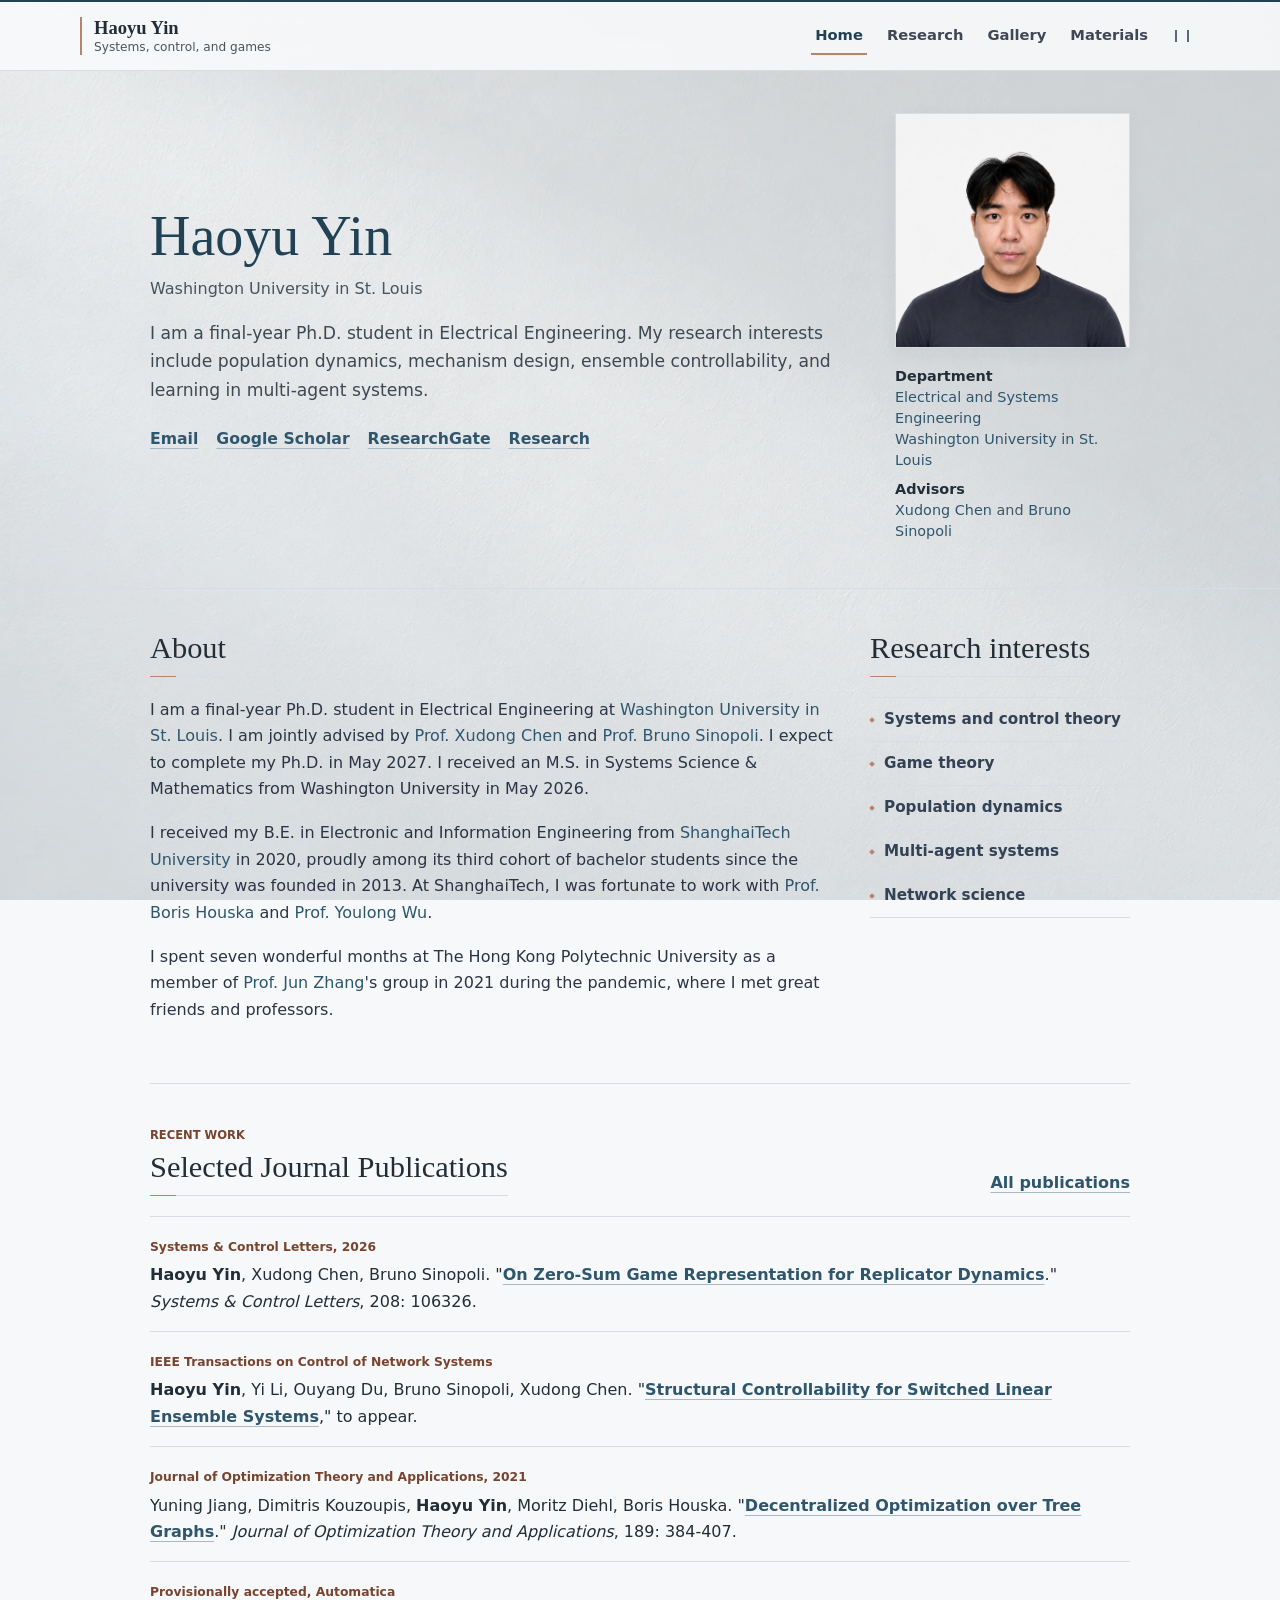
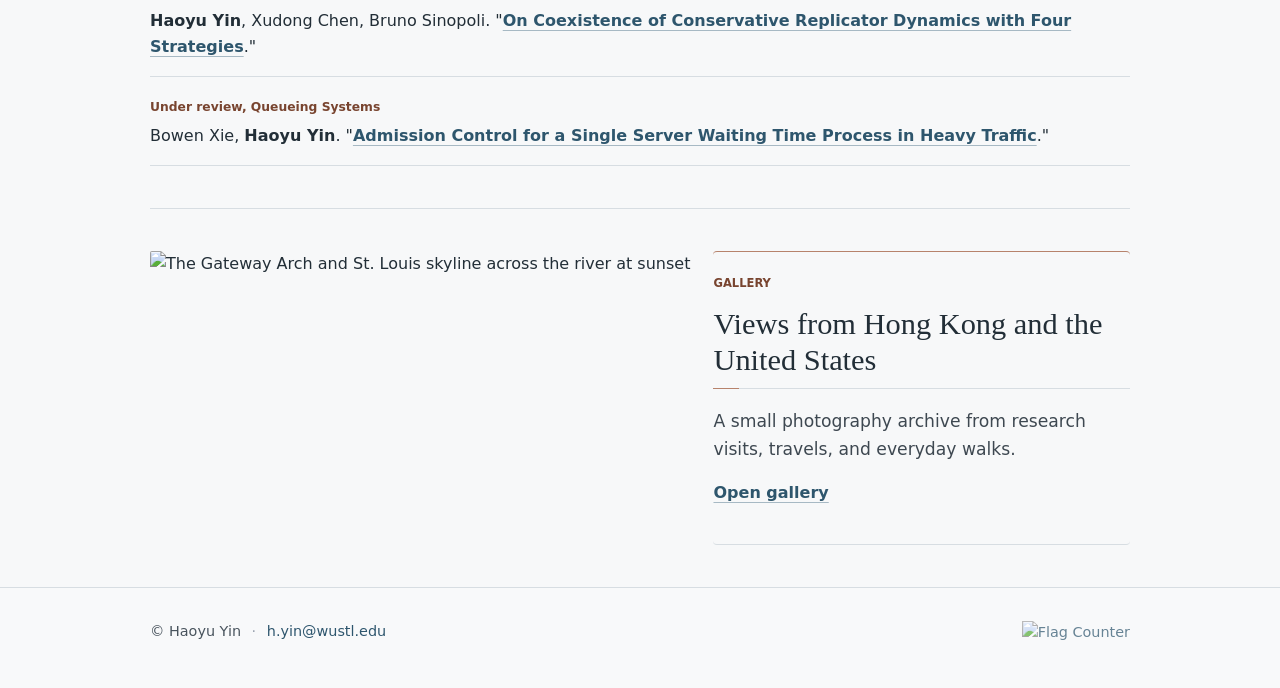
==== commit 1d5a3869: "update" ====
--- a/index.html
+++ b/index.html
@@ -5,9 +5,14 @@
   <meta name="viewport" content="width=device-width, initial-scale=1">
   <title>Haoyu Yin</title>
   <meta name="description" content="Haoyu Yin, Ph.D. student in Electrical Engineering at Washington University in St. Louis.">
-  <link rel="stylesheet" href="styles.css">
+  <link rel="stylesheet" href="styles.css?v=slow-texture">
+  <script src="background.js?v=texture-scroll" defer></script>
 </head>
 <body>
+  <div class="site-backdrop" aria-hidden="true">
+    <div class="site-backdrop-track"><span></span><span></span><span></span><span></span></div>
+  </div>
+  <a class="skip-link" href="#main-content">Skip to content</a>
   <header class="site-header">
     <nav class="nav" aria-label="Main navigation">
       <a class="brand" href="index.html">Haoyu Yin<span>Systems, control, and games</span></a>
@@ -20,12 +25,12 @@
     </nav>
   </header>
 
-  <main>
+  <main id="main-content">
     <section class="hero">
       <div>
-        <p class="eyebrow">Washington University in St. Louis</p>
         <h1>Haoyu Yin</h1>
-        <p class="lead">I am a final-year Ph.D. student in Electrical Engineering, working on systems and control theory, game theory, population dynamics, and multi-agent systems.</p>
+        <p class="hero-affiliation">Washington University in St. Louis</p>
+        <p class="lead">I am a final-year Ph.D. student in Electrical Engineering. My research interests include population dynamics, mechanism design, ensemble controllability, and learning in multi-agent systems.</p>
         <div class="academic-links">
           <a href="mailto:h.yin@wustl.edu">Email</a>
           <a href="https://scholar.google.fr/citations?user=nqCw-jkAAAAJ&amp;hl=zh-CN">Google Scholar</a>
@@ -34,7 +39,7 @@
         </div>
       </div>
       <aside class="portrait-card" aria-label="Profile information">
-        <img src="photos/bio.png" alt="Portrait of Haoyu Yin">
+        <img src="photos/bio.png" alt="Portrait of Haoyu Yin" width="1024" height="1024" fetchpriority="high">
         <div class="quick-info">
           <div><strong>Department</strong><br><a href="https://ese.washu.edu/">Electrical and Systems Engineering</a><br><a href="https://wustl.edu/">Washington University in St. Louis</a></div>
           <div><strong>Advisors</strong><br><a href="https://sites.wustl.edu/chen/">Xudong Chen</a> and <a href="https://search.asu.edu/profile/5662483">Bruno Sinopoli</a></div>
@@ -49,7 +54,7 @@
             <h2>About</h2>
           </div>
           <div class="prose">
-            <p>I am a final-year Ph.D. student in Electrical Engineering at <a href="https://wustl.edu/">Washington University in St. Louis</a>. I am jointly advised by <a href="https://sites.wustl.edu/chen/">Prof. Xudong Chen</a> and <a href="https://search.asu.edu/profile/5662483">Prof. Bruno Sinopoli</a>. I received an M.S. in Systems Science &amp; Mathematics from Washington University in May 2026.</p>
+            <p>I am a final-year Ph.D. student in Electrical Engineering at <a href="https://wustl.edu/">Washington University in St. Louis</a>. I am jointly advised by <a href="https://sites.wustl.edu/chen/">Prof. Xudong Chen</a> and <a href="https://search.asu.edu/profile/5662483">Prof. Bruno Sinopoli</a>. I expect to complete my Ph.D. in May 2027. I received an M.S. in Systems Science &amp; Mathematics from Washington University in May 2026.</p>
             <p>I received my B.E. in Electronic and Information Engineering from <a href="https://www.shanghaitech.edu.cn/">ShanghaiTech University</a> in 2020, proudly among its third cohort of bachelor students since the university was founded in 2013. At ShanghaiTech, I was fortunate to work with <a href="https://faculty.sist.shanghaitech.edu.cn/faculty/boris/">Prof. Boris Houska</a> and <a href="https://faculty.sist.shanghaitech.edu.cn/faculty/wyl/">Prof. Youlong Wu</a>.</p>
             <p>I spent seven wonderful months at The Hong Kong Polytechnic University as a member of <a href="https://eejzhang.people.ust.hk/">Prof. Jun Zhang</a>'s group in 2021 during the pandemic, where I met great friends and professors.</p>
           </div>
@@ -63,6 +68,7 @@
             <div class="chip">Game theory</div>
             <div class="chip">Population dynamics</div>
             <div class="chip">Multi-agent systems</div>
+            <div class="chip">Network science</div>
           </div>
         </div>
       </div>
@@ -79,30 +85,30 @@
       <div class="research-list">
         <article class="publication">
           <span class="status">Systems &amp; Control Letters, 2026</span>
-          <p><strong>Haoyu Yin</strong>, Xudong Chen, Bruno Sinopoli. "On Zero-Sum Game Representation for Replicator Dynamics." <em>Systems &amp; Control Letters</em>, 208: 106326.</p>
+          <p><strong>Haoyu Yin</strong>, Xudong Chen, Bruno Sinopoli. "<a class="text-link" href="https://doi.org/10.1016/j.sysconle.2025.106326">On Zero-Sum Game Representation for Replicator Dynamics</a>." <em>Systems &amp; Control Letters</em>, 208: 106326.</p>
         </article>
         <article class="publication">
-          <span class="status">Under review, Automatica</span>
-          <p><strong>Haoyu Yin</strong>, Xudong Chen, Bruno Sinopoli. "On Coexistence of Conservative Replicator Dynamics with Four Strategies."</p>
-        </article>
-        <article class="publication">
-          <span class="status">Under review, IEEE Transactions on Control of Network Systems</span>
-          <p><strong>Haoyu Yin</strong>, Yi Li, Ouyang Du, Bruno Sinopoli, Xudong Chen. "Structural Controllability for Switched Linear Ensemble Systems."</p>
-        </article>
-        <article class="publication">
-          <span class="status">Under review, SIAM Journal on Control and Optimization</span>
-          <p>Bowen Xie, <strong>Haoyu Yin</strong>. "Admission Control for a Single Server Waiting Time Process in Heavy Traffic."</p>
+          <span class="status">IEEE Transactions on Control of Network Systems</span>
+          <p><strong>Haoyu Yin</strong>, Yi Li, Ouyang Du, Bruno Sinopoli, Xudong Chen. "<a class="text-link" href="https://doi.org/10.1109/TCNS.2026.3727970">Structural Controllability for Switched Linear Ensemble Systems</a>," to appear.</p>
         </article>
         <article class="publication">
           <span class="status">Journal of Optimization Theory and Applications, 2021</span>
-          <p>Yuning Jiang, Dimitris Kouzoupis, <strong>Haoyu Yin</strong>, Moritz Diehl, Boris Houska. "Decentralized Optimization over Tree Graphs." <em>Journal of Optimization Theory and Applications</em>, 189: 384-407.</p>
+          <p>Yuning Jiang, Dimitris Kouzoupis, <strong>Haoyu Yin</strong>, Moritz Diehl, Boris Houska. "<a class="text-link" href="https://doi.org/10.1007/s10957-021-01828-9">Decentralized Optimization over Tree Graphs</a>." <em>Journal of Optimization Theory and Applications</em>, 189: 384-407.</p>
+        </article>
+        <article class="publication">
+          <span class="status">Provisionally accepted, Automatica</span>
+          <p><strong>Haoyu Yin</strong>, Xudong Chen, Bruno Sinopoli. "<a class="text-link" href="https://arxiv.org/abs/2604.06117">On Coexistence of Conservative Replicator Dynamics with Four Strategies</a>."</p>
+        </article>
+        <article class="publication">
+          <span class="status">Under review, Queueing Systems</span>
+          <p>Bowen Xie, <strong>Haoyu Yin</strong>. "<a class="text-link" href="https://arxiv.org/abs/2212.05674v3">Admission Control for a Single Server Waiting Time Process in Heavy Traffic</a>."</p>
         </article>
       </div>
     </section>
 
     <section class="section">
       <div class="feature-photo">
-        <img src="photos/1-1 2.jpg" alt="A featured view from the gallery">
+        <img src="photos/1-1 2.jpg" alt="The Gateway Arch and St. Louis skyline across the river at sunset" loading="lazy">
         <div class="feature-copy">
           <p class="eyebrow">Gallery</p>
           <h2>Views from Hong Kong and the United States</h2>
--- a/styles.css
+++ b/styles.css
@@ -1,13 +1,15 @@
 :root {
-  --ink: #1f2933;
-  --muted: #59636f;
-  --quiet: #f1f3f5;
+  --ink: #222e37;
+  --muted: #49545d;
   --paper: #ffffff;
-  --wash: #ffffff;
-  --accent: #1f4e79;
-  --accent-strong: #163a5b;
-  --gold: #8a641f;
-  --line: #d9dee5;
+  --wash: #f7f8f9;
+  --content-width: 980px;
+  --accent: #2e566d;
+  --accent-strong: #214154;
+  --detail: #78442f;
+  --detail-rule: #b7836c;
+  --line: #d7dde2;
+  --display: "Iowan Old Style", "Palatino Linotype", Palatino, Georgia, serif;
   --shadow: 0 6px 18px rgba(31, 41, 51, 0.05);
   --radius: 4px;
 }
@@ -22,12 +24,19 @@
 
 body {
   margin: 0;
+  min-height: 100vh;
+  isolation: isolate;
   color: var(--ink);
   background: var(--wash);
   font-family: ui-sans-serif, system-ui, -apple-system, BlinkMacSystemFont, "Segoe UI", sans-serif;
   line-height: 1.65;
 }
 
+::selection {
+  color: var(--ink);
+  background: #eeded4;
+}
+
 img {
   max-width: 100%;
   display: block;
@@ -44,12 +53,31 @@
   text-underline-offset: 3px;
 }
 
+a:focus-visible {
+  outline: 2px solid var(--accent);
+  outline-offset: 4px;
+}
+
+.skip-link {
+  position: fixed;
+  z-index: 20;
+  top: -80px;
+  left: 14px;
+  padding: 8px 12px;
+  background: var(--paper);
+}
+
+.skip-link:focus {
+  top: 10px;
+}
+
 .site-header {
   position: sticky;
   top: 0;
   z-index: 10;
-  background: rgba(255, 255, 255, 0.96);
-  border-bottom: 1px solid rgba(215, 221, 230, 0.9);
+  background: rgba(250, 251, 252, 0.86);
+  border-top: 2px solid var(--accent-strong);
+  border-bottom: 1px solid var(--line);
   backdrop-filter: blur(12px);
 }
 
@@ -67,9 +95,11 @@
   display: flex;
   flex-direction: column;
   line-height: 1.15;
+  padding-left: 12px;
+  border-left: 2px solid var(--detail-rule);
   color: var(--ink);
-  font-family: Georgia, "Times New Roman", serif;
-  font-size: 1.1rem;
+  font-family: var(--display);
+  font-size: 1.16rem;
   font-weight: 700;
   letter-spacing: 0;
 }
@@ -103,13 +133,103 @@
 .nav-links a:hover {
   color: var(--accent-strong);
   background: transparent;
-  border-bottom-color: var(--accent-strong);
+  border-bottom-color: var(--detail-rule);
   text-decoration: none;
 }
 
 main {
-  width: min(980px, calc(100% - 40px));
-  margin: 0 auto;
+  --gutter: 20px;
+}
+
+main > .section {
+  width: min(var(--content-width), calc(100% - 2 * var(--gutter)));
+  margin-inline: auto;
+}
+
+.hero,
+.page-title {
+  border-bottom: 1px solid var(--line);
+}
+
+.site-backdrop {
+  position: fixed;
+  z-index: -1;
+  inset: 0;
+  overflow: hidden;
+  opacity: 0.56;
+  pointer-events: none;
+}
+
+.site-backdrop-track {
+  display: grid;
+  grid-template-columns: repeat(4, minmax(0, 1fr));
+  width: max(400vw, 712vh);
+  height: 100%;
+  animation: daylight-scroll 168s linear -36s infinite;
+}
+
+.site-backdrop-track > span {
+  background: url("art/daylight.webp") center / cover no-repeat;
+}
+
+/* Mirrored neighbors meet at the same edge of the photograph. */
+.site-backdrop-track > span:nth-child(even) {
+  transform: scaleX(-1);
+}
+
+.site-backdrop[data-motion="paused"] .site-backdrop-track {
+  animation-play-state: paused;
+}
+
+@keyframes daylight-scroll {
+  from {
+    transform: translate3d(-50%, 0, 0);
+  }
+  to {
+    transform: translate3d(0, 0, 0);
+  }
+}
+
+.background-toggle {
+  display: grid;
+  place-items: center;
+  flex: 0 0 auto;
+  width: 36px;
+  height: 34px;
+  margin-inline-start: 10px;
+  padding: 0;
+  border: 1px solid transparent;
+  border-radius: var(--radius);
+  background: transparent;
+  color: #536a77;
+  cursor: pointer;
+}
+
+.background-toggle:hover,
+.background-toggle:focus-visible {
+  border-color: var(--line);
+  background: var(--paper);
+  outline-color: var(--accent);
+}
+
+.background-toggle::before {
+  content: "";
+  width: 10px;
+  height: 12px;
+  border-inline: 2px solid currentColor;
+}
+
+.background-toggle[aria-pressed="false"]::before {
+  width: 0;
+  height: 0;
+  border: 6px solid transparent;
+  border-right: 0;
+  border-left: 9px solid currentColor;
+}
+
+.hero + .section,
+.page-title + .section {
+  border-top: 0;
 }
 
 .hero {
@@ -118,16 +238,34 @@
   grid-template-columns: minmax(0, 1fr) 235px;
   align-items: center;
   gap: 42px;
-  padding: 42px 0 46px;
+  padding: 42px max(var(--gutter), calc((100% - var(--content-width)) / 2)) 46px;
 }
 
 .eyebrow {
   margin: 0 0 14px;
-  color: var(--accent-strong);
-  font-weight: 700;
-  letter-spacing: 0.08em;
+  color: var(--detail);
+  font-weight: 650;
+  letter-spacing: 0;
   text-transform: uppercase;
   font-size: 0.72rem;
+}
+
+.page-title .eyebrow::before {
+  content: "";
+  display: inline-block;
+  width: 20px;
+  height: 1px;
+  margin-right: 9px;
+  background: var(--detail-rule);
+  vertical-align: middle;
+}
+
+.hero-affiliation {
+  margin: 8px 0 0;
+  color: var(--muted);
+  font-size: 1rem;
+  font-weight: 400;
+  line-height: 1.5;
 }
 
 h1,
@@ -139,18 +277,30 @@
 }
 
 h1 {
-  font-family: Georgia, "Times New Roman", serif;
-  font-size: clamp(2.2rem, 4vw, 3.45rem);
+  color: var(--accent-strong);
+  font-family: var(--display);
+  font-size: 3.5rem;
   font-weight: 500;
   max-width: 820px;
 }
 
 h2 {
-  font-family: Georgia, "Times New Roman", serif;
-  font-size: clamp(1.45rem, 2.3vw, 2rem);
+  position: relative;
+  font-family: var(--display);
+  font-size: 1.9rem;
   font-weight: 500;
-  padding-bottom: 8px;
+  padding-bottom: 9px;
   border-bottom: 1px solid var(--line);
+}
+
+h2::after {
+  content: "";
+  position: absolute;
+  bottom: -1px;
+  left: 0;
+  width: 26px;
+  height: 1px;
+  background: var(--detail-rule);
 }
 
 h3 {
@@ -158,8 +308,8 @@
 }
 
 .lead {
-  color: #384352;
-  font-size: clamp(1rem, 1.25vw, 1.08rem);
+  color: #3e4851;
+  font-size: 1.075rem;
   max-width: 720px;
   margin: 18px 0 0;
 }
@@ -186,8 +336,12 @@
   color: var(--accent);
 }
 
-.academic-links a:not(:last-child)::after {
-  content: "";
+.academic-links a,
+.text-link {
+  text-decoration: underline;
+  text-decoration-color: #a7b9c4;
+  text-decoration-thickness: 1px;
+  text-underline-offset: 4px;
 }
 
 .button {
@@ -216,7 +370,7 @@
 }
 
 .portrait-card {
-  background: var(--paper);
+  background: transparent;
   border: 0;
   border-radius: var(--radius);
   box-shadow: none;
@@ -226,15 +380,16 @@
 .portrait-card img {
   width: 100%;
   aspect-ratio: 1 / 1;
+  height: auto;
   object-fit: cover;
-  border-radius: 2px;
   border: 1px solid var(--line);
+  box-shadow: var(--shadow);
 }
 
 .quick-info {
   display: grid;
   gap: 9px;
-  margin-top: 14px;
+  margin-top: 18px;
   color: var(--muted);
   font-size: 0.9rem;
   line-height: 1.45;
@@ -258,8 +413,7 @@
 }
 
 .section-head p {
-  margin: 0;
-  color: var(--muted);
+  margin: 0 0 5px;
   max-width: 620px;
 }
 
@@ -301,6 +455,9 @@
 }
 
 .chip {
+  display: flex;
+  align-items: baseline;
+  gap: 10px;
   background: transparent;
   border: 0;
   border-bottom: 1px solid var(--line);
@@ -311,6 +468,14 @@
   font-size: 0.95rem;
 }
 
+.chip::before {
+  content: "";
+  flex: 0 0 4px;
+  height: 4px;
+  background: var(--detail-rule);
+  transform: translateY(-2px) rotate(45deg);
+}
+
 .publication {
   background: transparent;
   border: 0;
@@ -326,22 +491,21 @@
 .publication .status {
   display: inline-flex;
   margin-bottom: 5px;
-  color: var(--accent-strong);
-  font-size: 0.72rem;
-  font-weight: 700;
-  text-transform: uppercase;
-  letter-spacing: 0.05em;
+  color: var(--detail);
+  font-size: 0.77rem;
+  font-weight: 650;
+  letter-spacing: 0;
 }
 
 .page-title {
-  padding: 56px 0 34px;
+  padding: 56px max(var(--gutter), calc((100% - var(--content-width)) / 2)) 34px;
 }
 
 .page-title h1 {
-  font-size: clamp(2.1rem, 4vw, 3.4rem);
-}
-
-.page-title p {
+  font-size: 3.35rem;
+}
+
+.page-title > p:not(.eyebrow) {
   color: var(--muted);
   max-width: 780px;
   font-size: 1.05rem;
@@ -366,6 +530,7 @@
 
 .gallery-entry img {
   width: 100%;
+  height: auto;
   aspect-ratio: 4 / 3;
   object-fit: cover;
   border: 1px solid var(--line);
@@ -375,16 +540,22 @@
   display: flex;
   align-items: baseline;
   justify-content: space-between;
-  gap: 18px;
+  flex-wrap: wrap;
+  gap: 3px 18px;
   padding-top: 12px;
   border-bottom: 1px solid var(--line);
   padding-bottom: 12px;
 }
 
 .gallery-entry strong {
-  font-family: Georgia, "Times New Roman", serif;
-  font-size: 1.35rem;
+  font-family: var(--display);
+  font-size: 1.5rem;
   font-weight: 500;
+}
+
+.gallery-entry:hover span,
+.gallery-entry:focus-visible span {
+  border-bottom-color: var(--detail-rule);
 }
 
 .gallery-entry small {
@@ -428,6 +599,7 @@
 }
 
 .feature-photo img {
+  width: 100%;
   height: 100%;
   min-height: 280px;
   object-fit: cover;
@@ -437,7 +609,7 @@
 .feature-copy {
   background: transparent;
   border: 0;
-  border-top: 1px solid var(--line);
+  border-top: 1px solid var(--detail-rule);
   border-bottom: 1px solid var(--line);
   border-radius: var(--radius);
   padding: 22px 0;
@@ -464,7 +636,7 @@
   border-top: 1px solid var(--line);
   padding: 32px 0 44px;
   color: var(--muted);
-  background: #ffffff;
+  background: rgba(250, 251, 252, 0.42);
   font-size: 0.9rem;
 }
 
@@ -494,6 +666,15 @@
 }
 
 @media (max-width: 820px) {
+  h1,
+  .page-title h1 {
+    font-size: 2.8rem;
+  }
+
+  h2 {
+    font-size: 1.7rem;
+  }
+
   .nav {
     align-items: flex-start;
     flex-direction: column;
@@ -512,6 +693,22 @@
     padding-top: 42px;
   }
 
+  .portrait-card {
+    display: grid;
+    grid-template-columns: minmax(100px, 155px) minmax(0, 1fr);
+    align-items: start;
+    gap: 20px;
+  }
+
+  .quick-info {
+    margin-top: 0;
+  }
+
+  .feature-photo img {
+    height: auto;
+    min-height: 0;
+  }
+
   .section-head {
     align-items: flex-start;
     flex-direction: column;
@@ -526,13 +723,49 @@
 
 @media (max-width: 520px) {
   .nav,
-  main,
   .site-footer .inner {
     width: min(100% - 28px, 1120px);
   }
 
+  main {
+    --gutter: 14px;
+  }
+
+  .site-header {
+    position: static;
+  }
+
+  .nav-links {
+    gap: 4px 12px;
+  }
+
+  .background-toggle {
+    margin-inline-start: 0;
+  }
+
   .nav-links a {
-    padding: 7px 9px;
+    margin-left: 0;
+    padding: 7px 0;
+  }
+
+  h1,
+  .page-title h1 {
+    font-size: 2.45rem;
+    overflow-wrap: break-word;
+  }
+
+  .hero {
+    gap: 24px;
+    padding-block: 34px;
+  }
+
+  .portrait-card {
+    grid-template-columns: minmax(100px, 34%) minmax(0, 1fr);
+    gap: 16px;
+  }
+
+  .quick-info {
+    font-size: 0.8rem;
   }
 
   .hero-actions,
@@ -544,3 +777,26 @@
     width: 100%;
   }
 }
+
+@media (prefers-reduced-motion: reduce) {
+  html {
+    scroll-behavior: auto;
+  }
+
+  .site-backdrop:not([data-motion="playing"]) .site-backdrop-track {
+    animation-play-state: paused;
+  }
+}
+
+@media print {
+  body,
+  .hero,
+  .page-title {
+    background: #fff;
+  }
+
+  .site-backdrop,
+  .background-toggle {
+    display: none;
+  }
+}
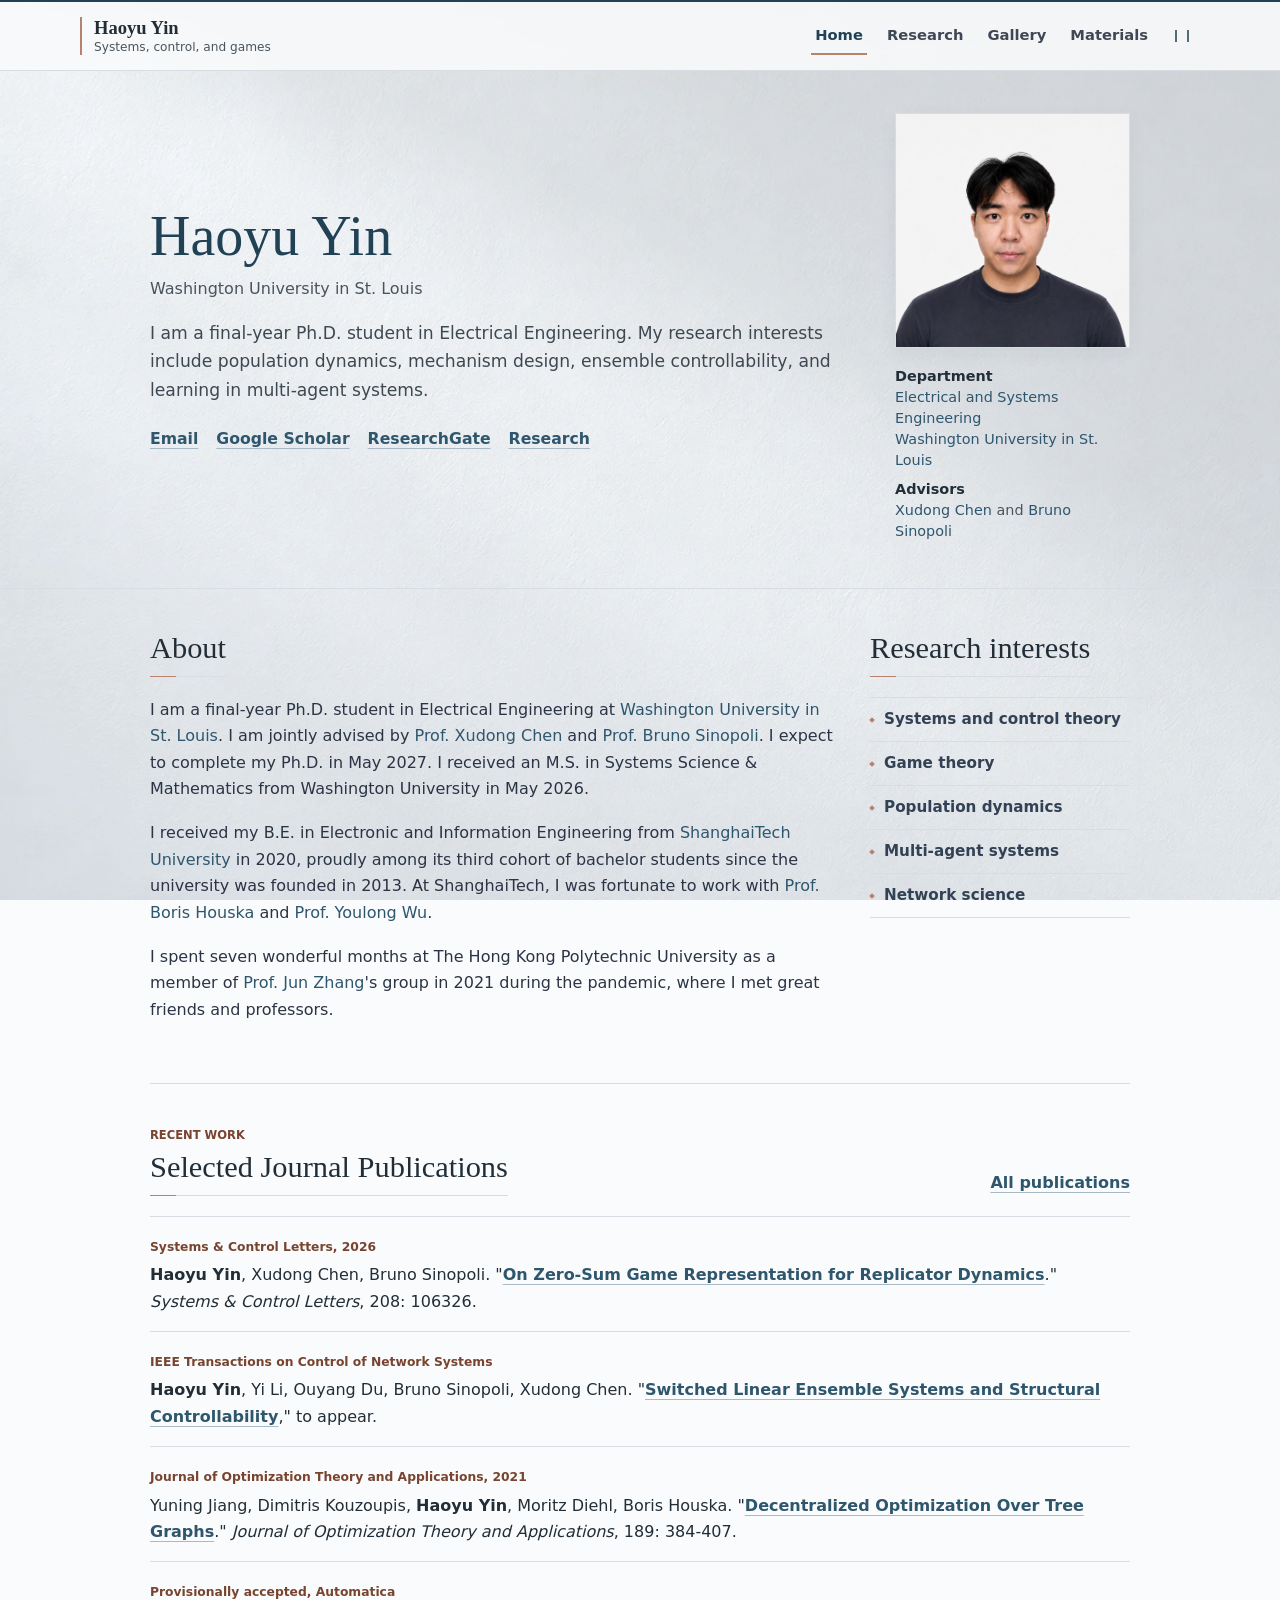
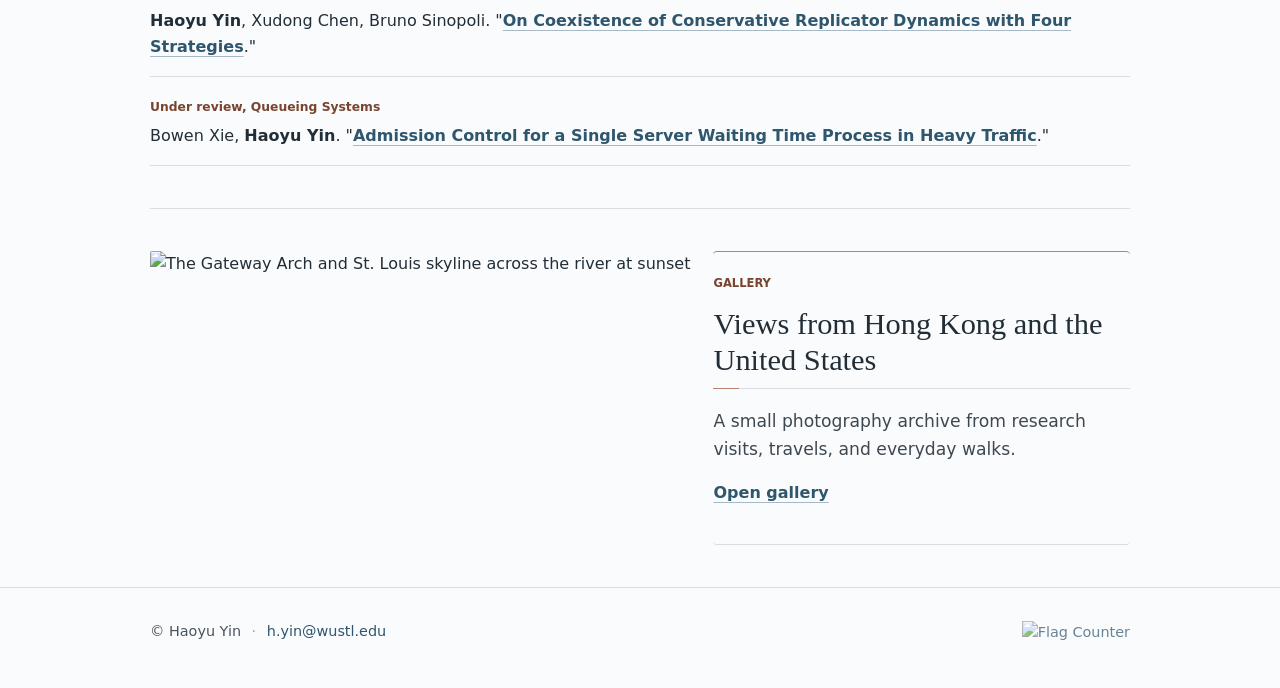
==== commit 5d5824fd: "update" ====
--- a/index.html
+++ b/index.html
@@ -5,7 +5,7 @@
   <meta name="viewport" content="width=device-width, initial-scale=1">
   <title>Haoyu Yin</title>
   <meta name="description" content="Haoyu Yin, Ph.D. student in Electrical Engineering at Washington University in St. Louis.">
-  <link rel="stylesheet" href="styles.css?v=slow-texture">
+  <link rel="stylesheet" href="styles.css?v=bright-texture">
   <script src="background.js?v=texture-scroll" defer></script>
 </head>
 <body>
@@ -89,11 +89,11 @@
         </article>
         <article class="publication">
           <span class="status">IEEE Transactions on Control of Network Systems</span>
-          <p><strong>Haoyu Yin</strong>, Yi Li, Ouyang Du, Bruno Sinopoli, Xudong Chen. "<a class="text-link" href="https://doi.org/10.1109/TCNS.2026.3727970">Structural Controllability for Switched Linear Ensemble Systems</a>," to appear.</p>
+          <p><strong>Haoyu Yin</strong>, Yi Li, Ouyang Du, Bruno Sinopoli, Xudong Chen. "<a class="text-link" href="https://doi.org/10.1109/TCNS.2026.3727970">Switched Linear Ensemble Systems and Structural Controllability</a>," to appear.</p>
         </article>
         <article class="publication">
           <span class="status">Journal of Optimization Theory and Applications, 2021</span>
-          <p>Yuning Jiang, Dimitris Kouzoupis, <strong>Haoyu Yin</strong>, Moritz Diehl, Boris Houska. "<a class="text-link" href="https://doi.org/10.1007/s10957-021-01828-9">Decentralized Optimization over Tree Graphs</a>." <em>Journal of Optimization Theory and Applications</em>, 189: 384-407.</p>
+          <p>Yuning Jiang, Dimitris Kouzoupis, <strong>Haoyu Yin</strong>, Moritz Diehl, Boris Houska. "<a class="text-link" href="https://doi.org/10.1007/s10957-021-01828-9">Decentralized Optimization Over Tree Graphs</a>." <em>Journal of Optimization Theory and Applications</em>, 189: 384-407.</p>
         </article>
         <article class="publication">
           <span class="status">Provisionally accepted, Automatica</span>
--- a/styles.css
+++ b/styles.css
@@ -2,7 +2,7 @@
   --ink: #222e37;
   --muted: #49545d;
   --paper: #ffffff;
-  --wash: #f7f8f9;
+  --wash: #fafbfc;
   --content-width: 980px;
   --accent: #2e566d;
   --accent-strong: #214154;
@@ -157,6 +157,7 @@
   inset: 0;
   overflow: hidden;
   opacity: 0.56;
+  filter: brightness(0.95) contrast(1.28);
   pointer-events: none;
 }
 
@@ -165,7 +166,7 @@
   grid-template-columns: repeat(4, minmax(0, 1fr));
   width: max(400vw, 712vh);
   height: 100%;
-  animation: daylight-scroll 168s linear -36s infinite;
+  animation: daylight-scroll 189s linear -40.5s infinite;
 }
 
 .site-backdrop-track > span {
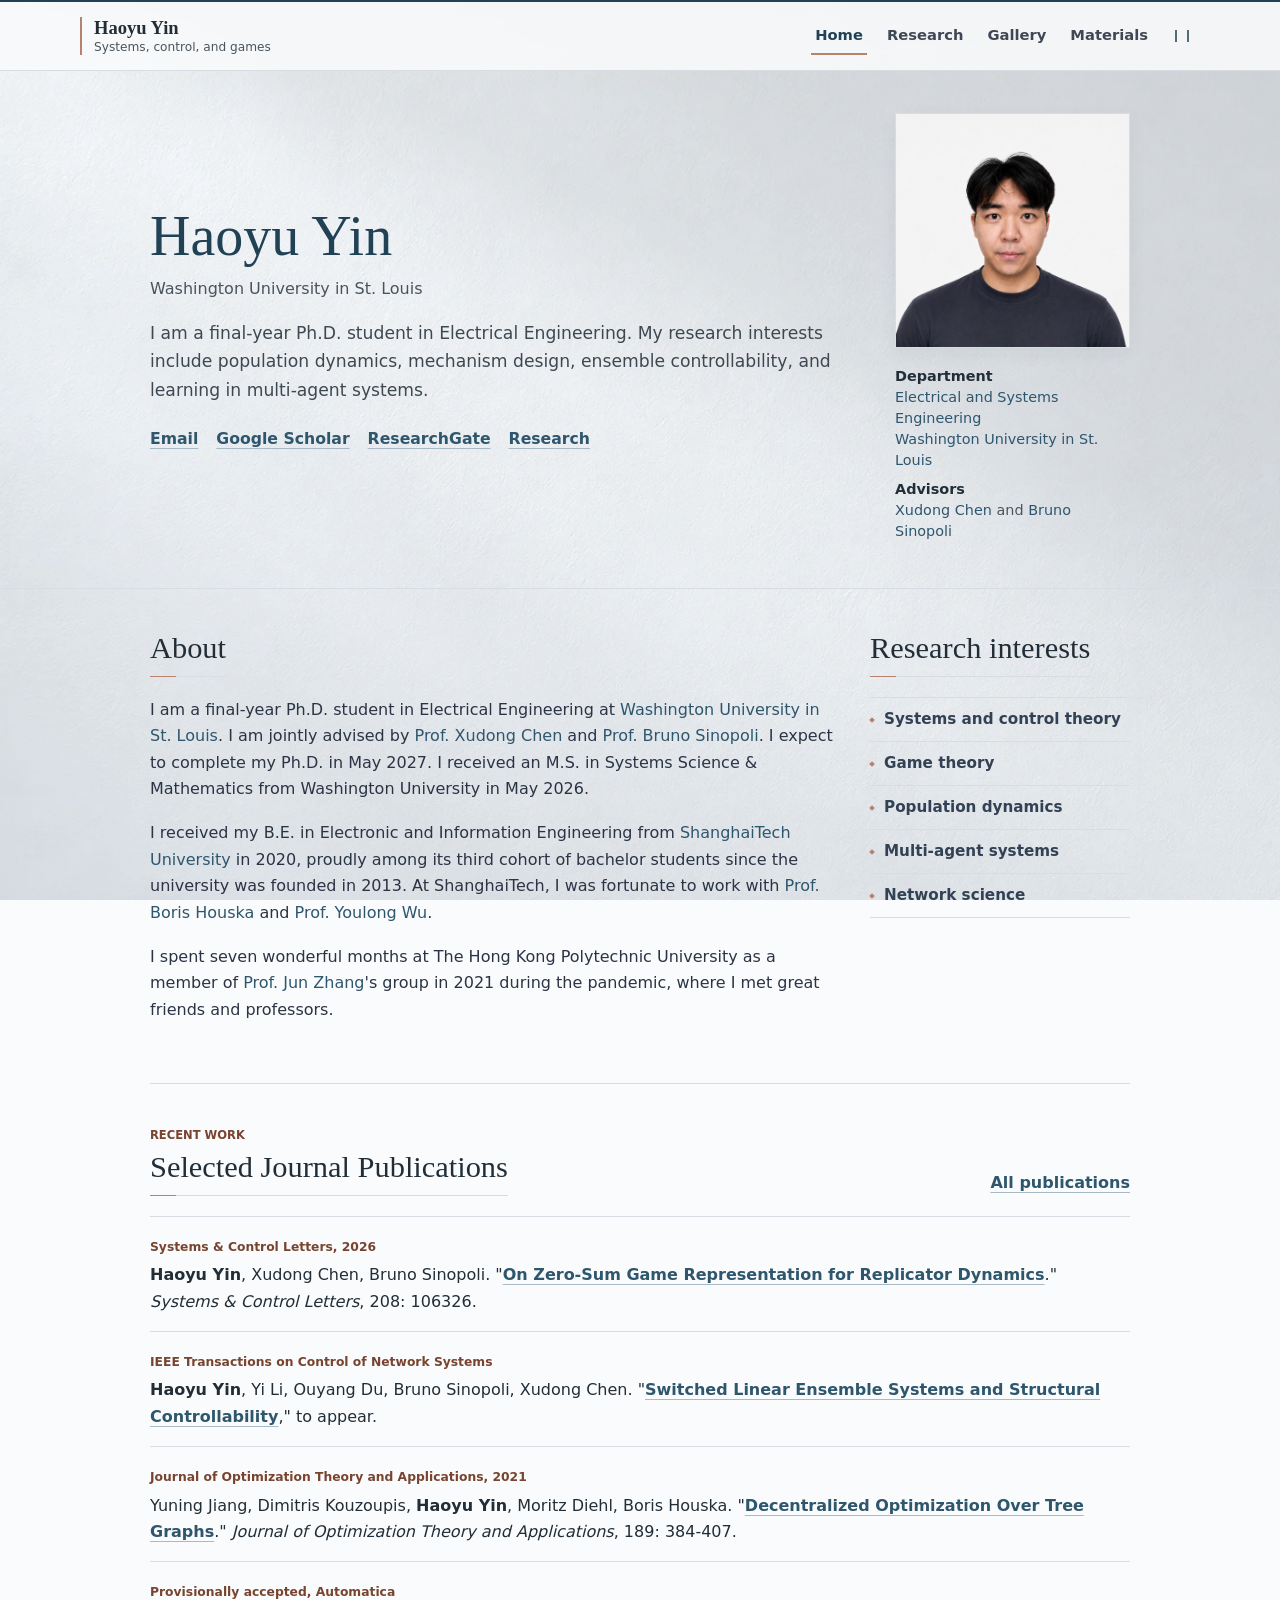
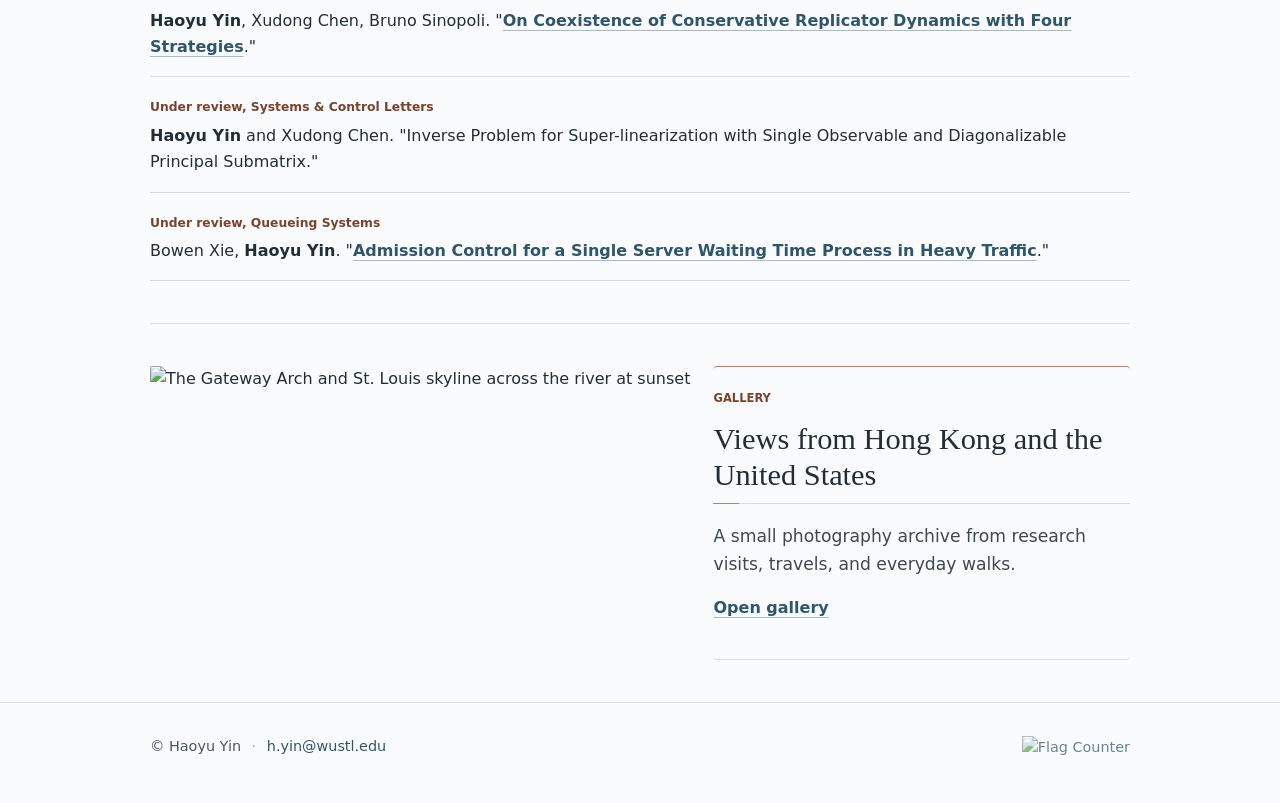
==== commit c7f825f7: "updated research" ====
--- a/index.html
+++ b/index.html
@@ -100,6 +100,10 @@
           <p><strong>Haoyu Yin</strong>, Xudong Chen, Bruno Sinopoli. "<a class="text-link" href="https://arxiv.org/abs/2604.06117">On Coexistence of Conservative Replicator Dynamics with Four Strategies</a>."</p>
         </article>
         <article class="publication">
+          <span class="status">Under review, Systems &amp; Control Letters</span>
+          <p><strong>Haoyu Yin</strong> and Xudong Chen. "Inverse Problem for Super-linearization with Single Observable and Diagonalizable Principal Submatrix."</p>
+        </article>
+        <article class="publication">
           <span class="status">Under review, Queueing Systems</span>
           <p>Bowen Xie, <strong>Haoyu Yin</strong>. "<a class="text-link" href="https://arxiv.org/abs/2212.05674v3">Admission Control for a Single Server Waiting Time Process in Heavy Traffic</a>."</p>
         </article>
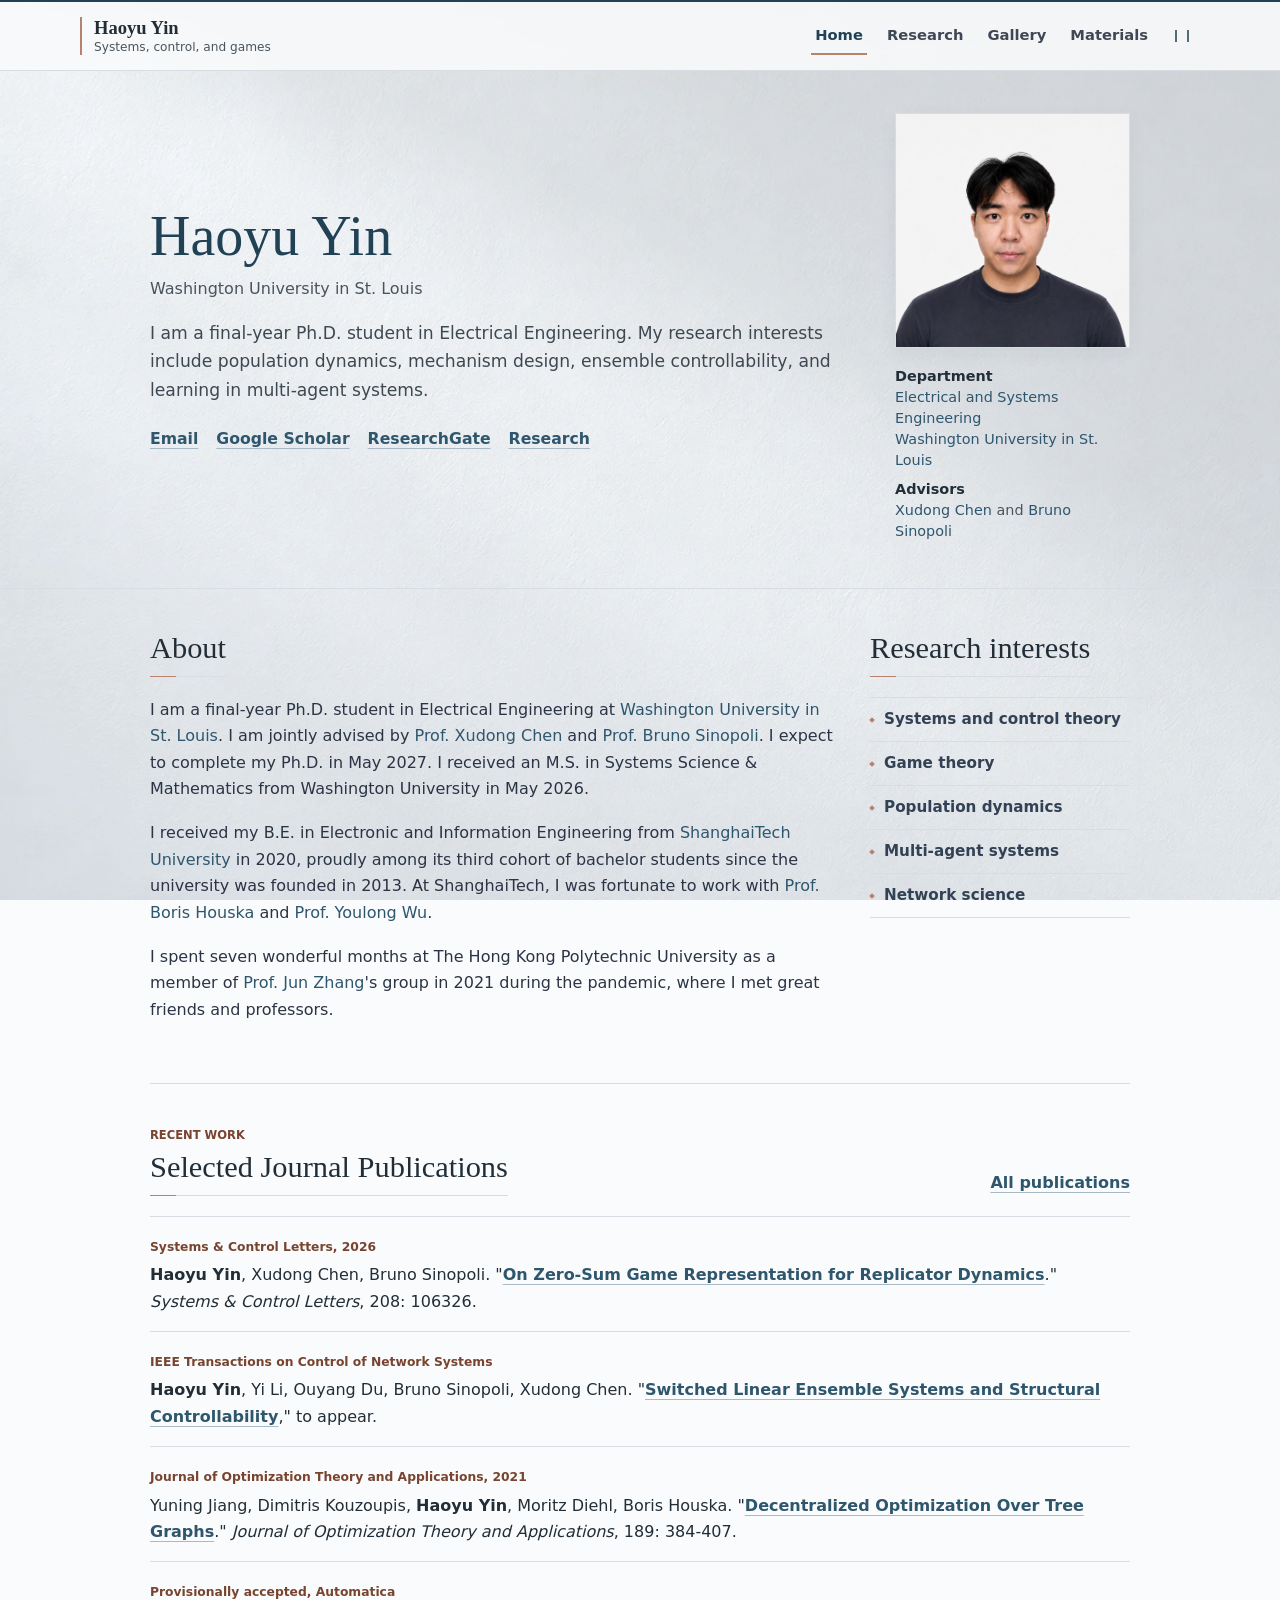
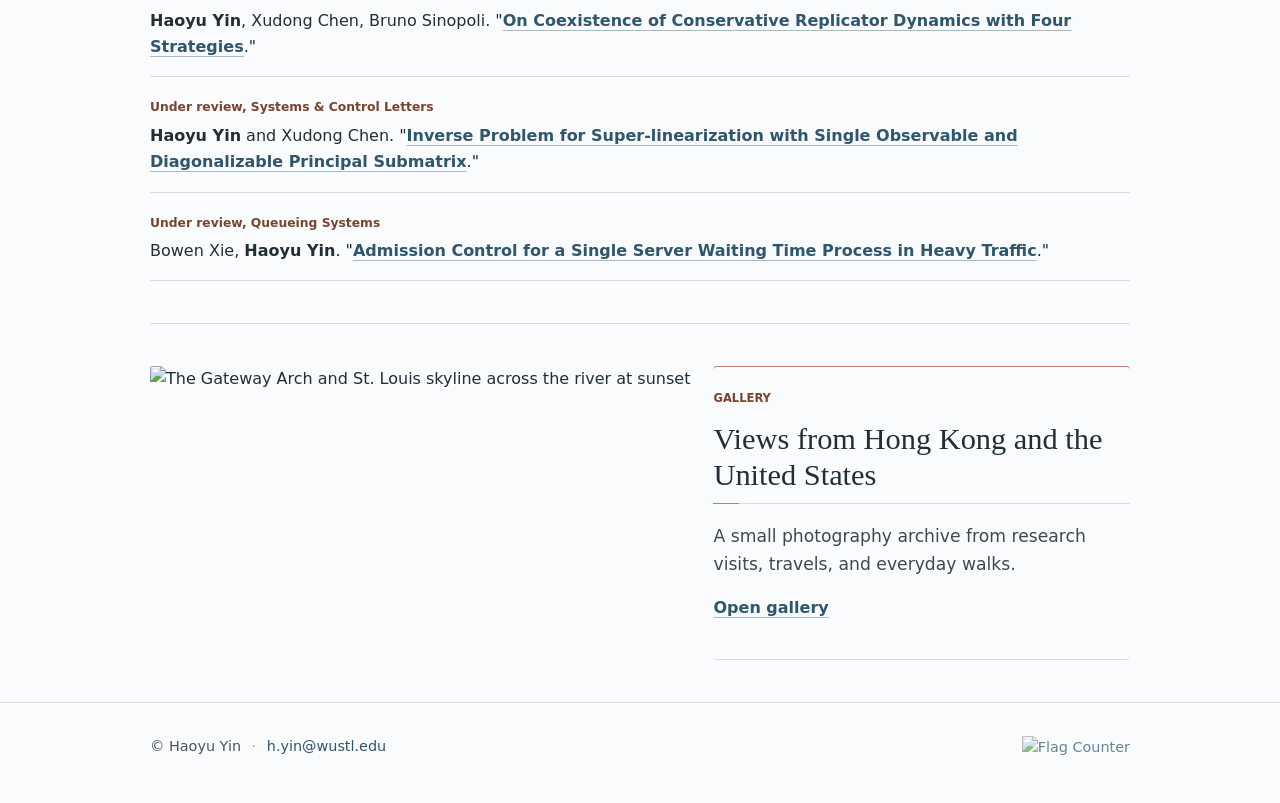
==== commit acac7f74: "update" ====
--- a/index.html
+++ b/index.html
@@ -101,7 +101,7 @@
         </article>
         <article class="publication">
           <span class="status">Under review, Systems &amp; Control Letters</span>
-          <p><strong>Haoyu Yin</strong> and Xudong Chen. "Inverse Problem for Super-linearization with Single Observable and Diagonalizable Principal Submatrix."</p>
+          <p><strong>Haoyu Yin</strong> and Xudong Chen. "<a class="text-link" href="https://arxiv.org/abs/2611.20486v1">Inverse Problem for Super-linearization with Single Observable and Diagonalizable Principal Submatrix</a>."</p>
         </article>
         <article class="publication">
           <span class="status">Under review, Queueing Systems</span>
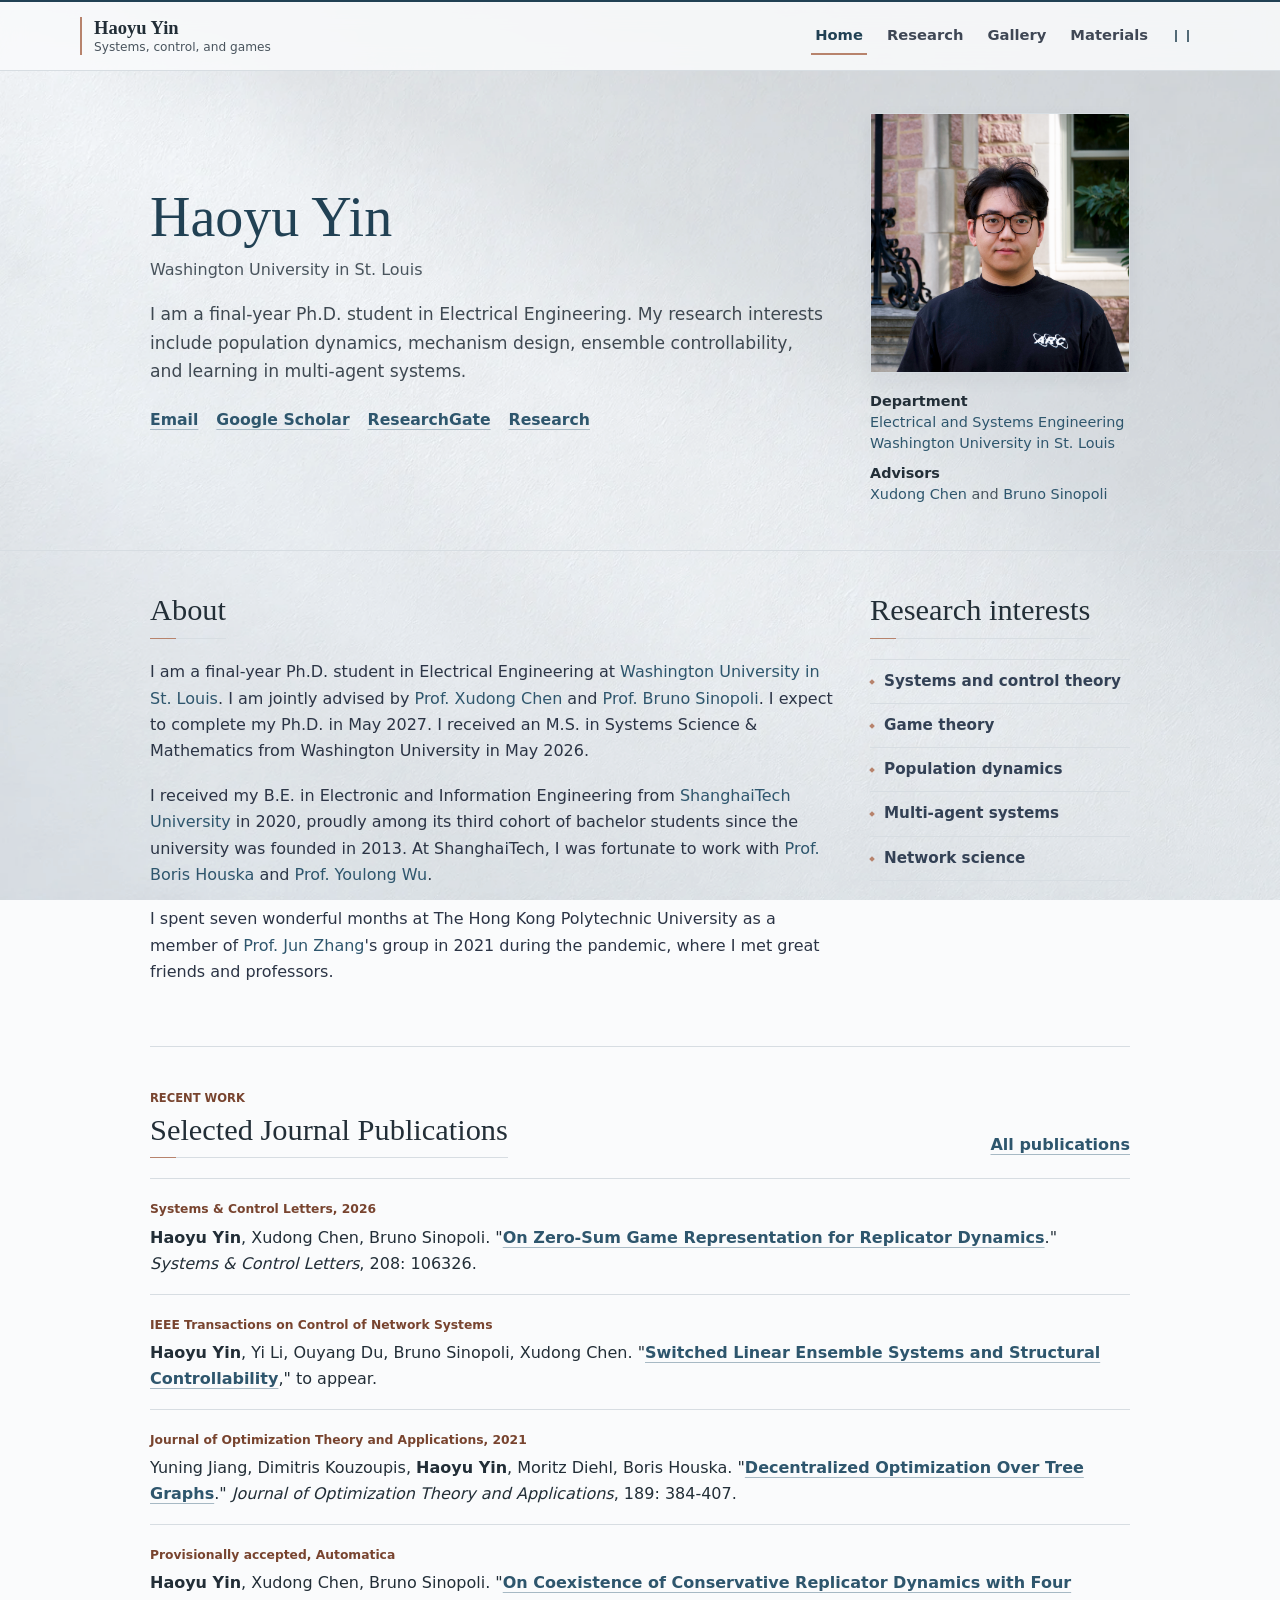
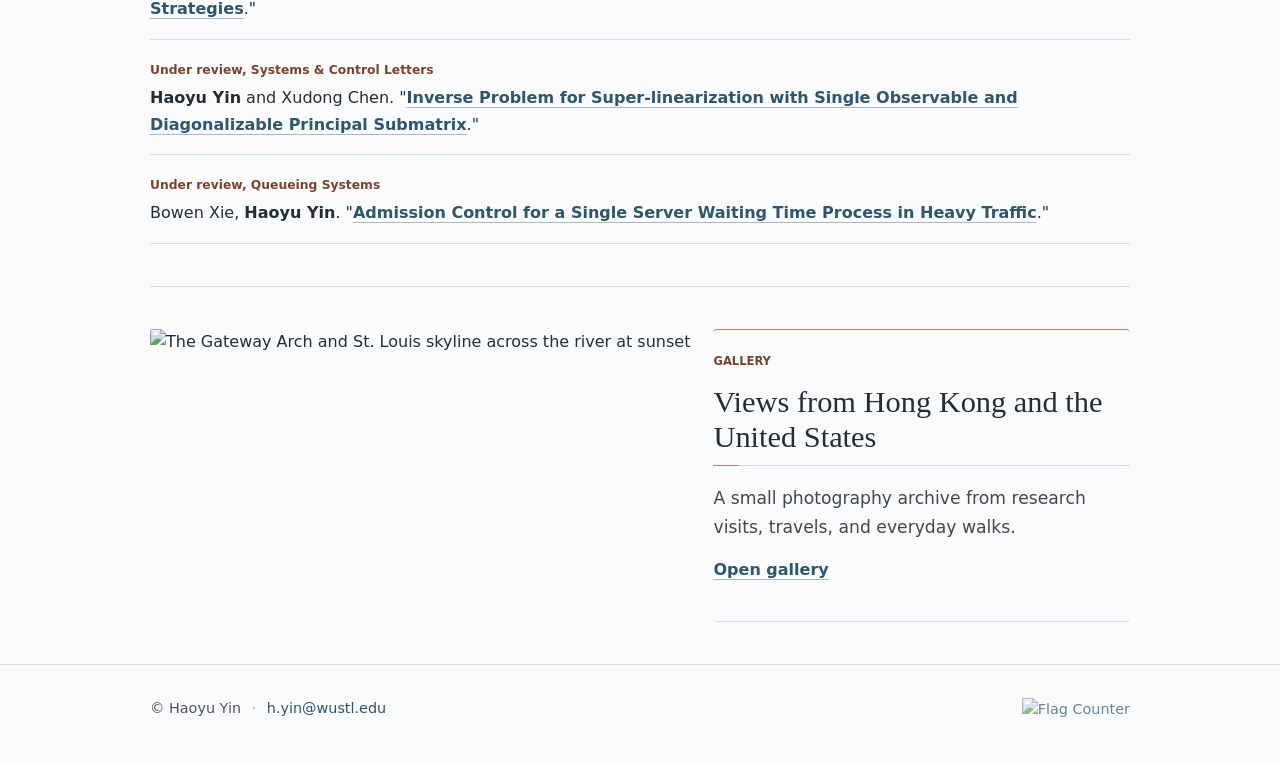
==== commit 4a5dafc5: "push" ====
--- a/index.html
+++ b/index.html
@@ -5,7 +5,7 @@
   <meta name="viewport" content="width=device-width, initial-scale=1">
   <title>Haoyu Yin</title>
   <meta name="description" content="Haoyu Yin, Ph.D. student in Electrical Engineering at Washington University in St. Louis.">
-  <link rel="stylesheet" href="styles.css?v=bright-texture">
+  <link rel="stylesheet" href="styles.css?v=portrait-260">
   <script src="background.js?v=texture-scroll" defer></script>
 </head>
 <body>
@@ -39,7 +39,7 @@
         </div>
       </div>
       <aside class="portrait-card" aria-label="Profile information">
-        <img src="photos/bio.png" alt="Portrait of Haoyu Yin" width="1024" height="1024" fetchpriority="high">
+        <img src="photos/bio1.png" alt="Portrait of Haoyu Yin" width="260" height="260" fetchpriority="high">
         <div class="quick-info">
           <div><strong>Department</strong><br><a href="https://ese.washu.edu/">Electrical and Systems Engineering</a><br><a href="https://wustl.edu/">Washington University in St. Louis</a></div>
           <div><strong>Advisors</strong><br><a href="https://sites.wustl.edu/chen/">Xudong Chen</a> and <a href="https://search.asu.edu/profile/5662483">Bruno Sinopoli</a></div>
--- a/styles.css
+++ b/styles.css
@@ -236,7 +236,7 @@
 .hero {
   min-height: auto;
   display: grid;
-  grid-template-columns: minmax(0, 1fr) 235px;
+  grid-template-columns: minmax(0, 1fr) 260px;
   align-items: center;
   gap: 42px;
   padding: 42px max(var(--gutter), calc((100% - var(--content-width)) / 2)) 46px;
@@ -379,7 +379,8 @@
 }
 
 .portrait-card img {
-  width: 100%;
+  width: 260px;
+  max-width: 100%;
   aspect-ratio: 1 / 1;
   height: auto;
   object-fit: cover;
